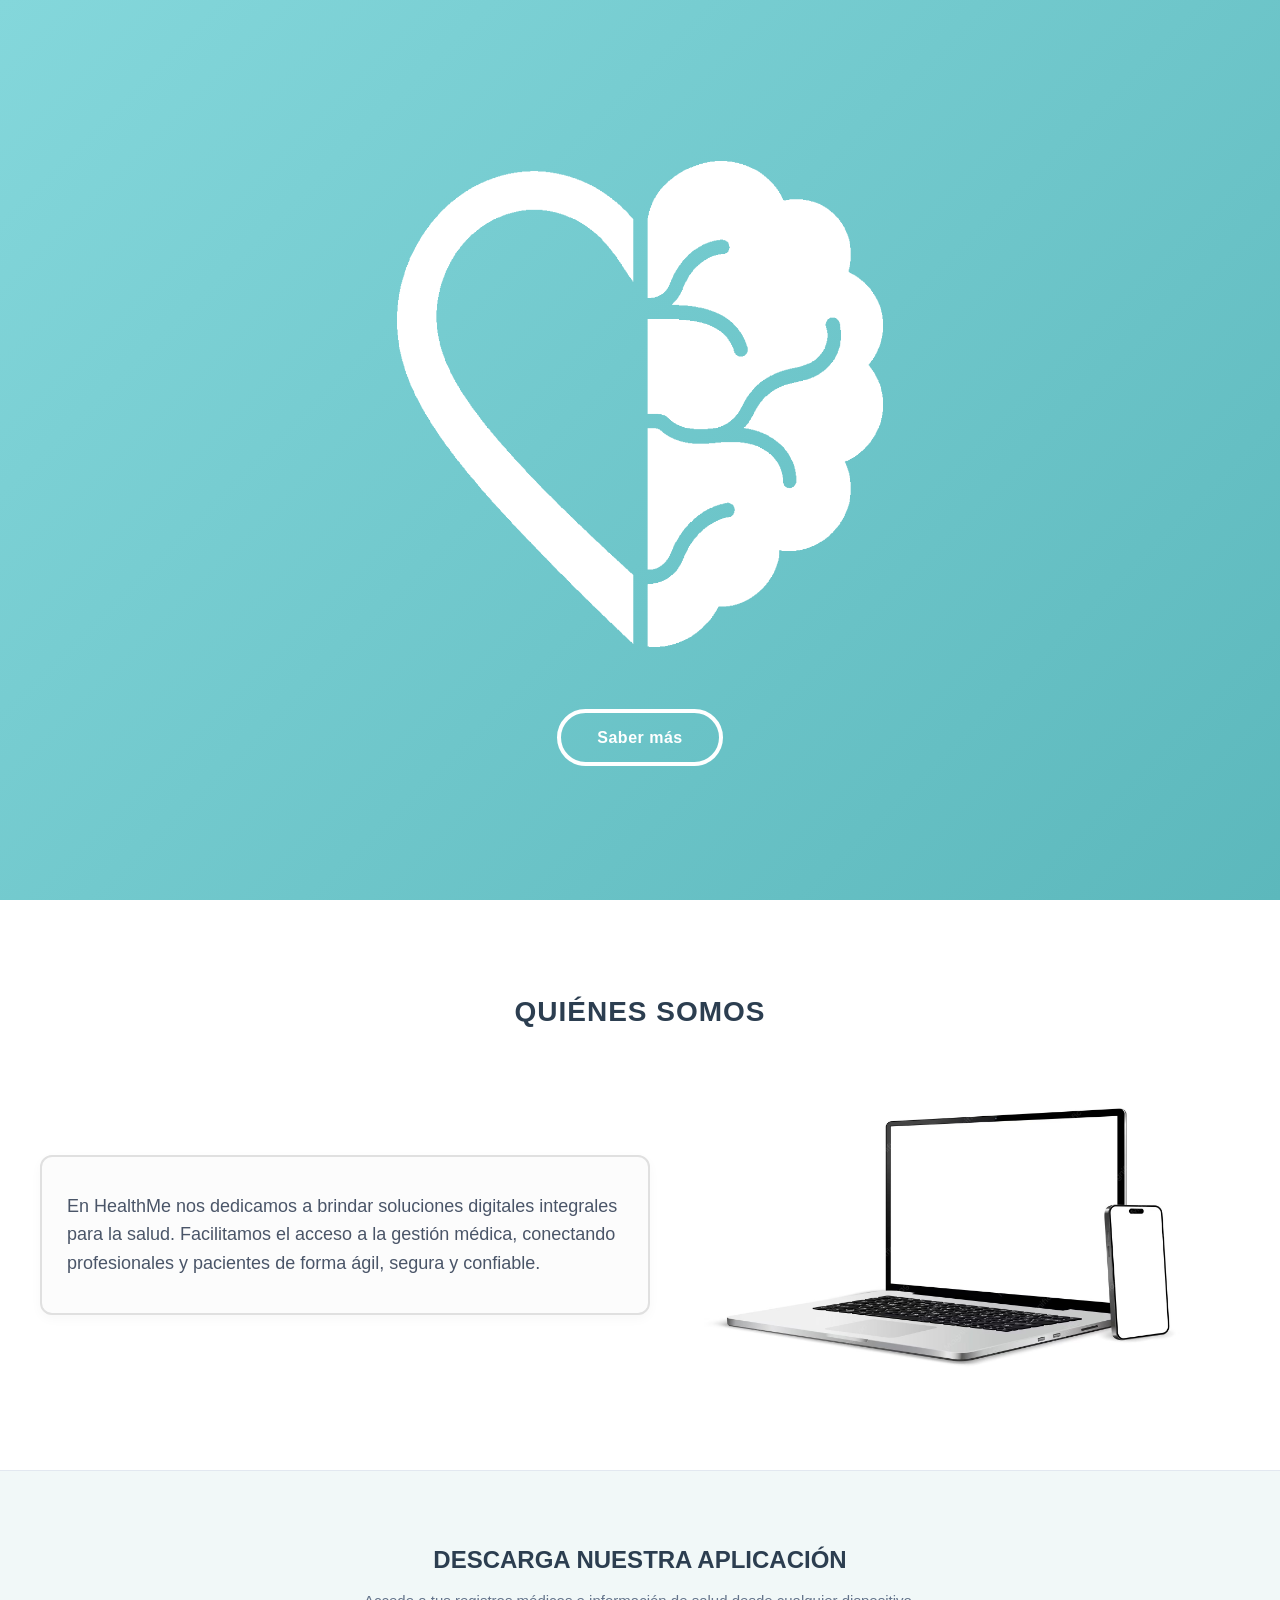
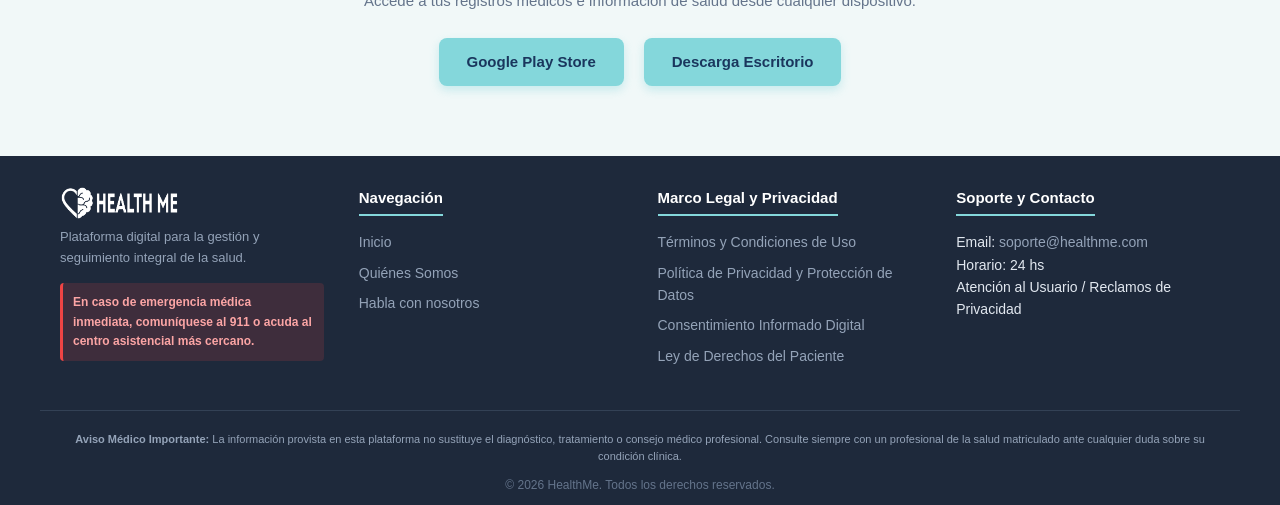
==== index.html @ 702453db "Add files via upload" ====
<!DOCTYPE html>
<html lang="es">
<head>
  <meta charset="UTF-8">
  <meta name="viewport" content="width=device-width, initial-scale=1.0">
  <title>HealthMe - Inicio</title>
  <link rel="stylesheet" href="css/styles.css">
</head>
<body>

  <!-- NAVBAR (Inicia oculta y aparece al scrollear) -->
  <header class="navbar navbar-hidden" id="main-navbar">
    <div class="navbar-container">
      <div class="nav-logo">
        <a href="#home">
          <!-- Logo principal de la barra de navegación -->
          <img src="img\logos\logoHealthMeCeleste.png" alt="Logo HealthMe" class="logo-img">
        </a>
      </div>

      <!-- BOTÓN MENÚ HAMBURGUESA (Visible en pantallas chicas y con zoom alto) -->
      <button class="menu-toggle" id="menu-toggle" aria-label="Abrir menú">
        <span class="bar"></span>
        <span class="bar"></span>
        <span class="bar"></span>
      </button>

      <nav class="nav-links" id="nav-links">
        <a href="#home" class="nav-link">HOME</a>
        <a href="login.html" class="nav-link btn-login">INICIAR SESIÓN</a>
        <a href="contact.html" class="nav-link">CONTACTO</a>
      </nav>
    </div>
  </header>

  <!-- HERO SECTION (100vh - Pantalla Completa) -->
  <section id="home" class="hero-section">
    <div class="hero-content">
      <img src="img\logos\logoHealthMeBlanco.png" alt="Hero Logo HealthMe" class="hero-logo">
      <a href="#quienes-somos" class="btn-hero-more">Saber más</a>
    </div>
  </section>

  <!-- ABOUT US / QUIÉNES SOMOS -->
  <section id="quienes-somos" class="about-section">
    <h2 class="section-title">QUIÉNES SOMOS</h2>
    <div class="about-container">
      <div class="about-text-box">
        <p>En HealthMe nos dedicamos a brindar soluciones digitales integrales para la salud. Facilitamos el acceso a la gestión médica, conectando profesionales y pacientes de forma ágil, segura y confiable.</p>
      </div>
      <div class="about-img-box">
        <img src="img\renders\renderAppPlataforma.jpg" alt="Sobre nosotros" class="render-img">
      </div>
    </div>
  </section>

  <!-- DOWNLOAD / ENLACES SECTION -->
  <section class="download-section">
    <div class="download-container">
      <h2>DESCARGA NUESTRA APLICACIÓN</h2>
      <p class="download-subtitle">Accede a tus registros médicos e información de salud desde cualquier dispositivo.</p>
      <div class="download-buttons">
        <a href="#" class="btn-download">Google Play Store</a>
        <a href="#" class="btn-download">Descarga Escritorio</a>
      </div>
    </div>
  </section>

  <!-- FOOTER -->
  <footer class="main-footer">
    <div class="footer-container">
      
      <div class="footer-col">
        <img src="img/logos/logoNameHealthMeBlanco.png" alt="HealthMe Logo" class="footer-logo">
        <p class="footer-desc">Plataforma digital para la gestión y seguimiento integral de la salud.</p>
        <div class="emergency-notice">
          <strong>En caso de emergencia médica inmediata, comuníquese al 911 o acuda al centro asistencial más cercano.</strong>
        </div>
      </div>

      <div class="footer-col">
        <h3>Navegación</h3>
        <ul>
          <li><a href="#home">Inicio</a></li>
          <li><a href="#quienes-somos">Quiénes Somos</a></li>
          <li><a href="#contacto">Habla con nosotros</a></li>
        </ul>
      </div>

      <div class="footer-col">
        <h3>Marco Legal y Privacidad</h3>
        <ul>
          <li><a href="#">Términos y Condiciones de Uso</a></li>
          <li><a href="#">Política de Privacidad y Protección de Datos</a></li>
          <li><a href="#">Consentimiento Informado Digital</a></li>
          <li><a href="#">Ley de Derechos del Paciente</a></li>
        </ul>
      </div>

      <div class="footer-col">
        <h3>Soporte y Contacto</h3>
        <p>Email: <a href="mailto:soporte@healthme.com">soporte@healthme.com</a></p>
        <p>Horario: 24 hs</p>
        <p>Atención al Usuario / Reclamos de Privacidad</p>
      </div>

    </div>

    <div class="footer-bottom">
      <p class="disclaimer-text">
        <strong>Aviso Médico Importante:</strong> La información provista en esta plataforma no sustituye el diagnóstico, tratamiento o consejo médico profesional. Consulte siempre con un profesional de la salud matriculado ante cualquier duda sobre su condición clínica.
      </p>
      <div class="copyright">
        <p>&copy; 2026 HealthMe. Todos los derechos reservados.</p>
      </div>
    </div>
  </footer>

  <script src="js/main.js"></script>
</body>
</html>
---- css/styles.css ----
/* RESET BÁSICO */
* {
  margin: 0;
  padding: 0;
  box-sizing: border-box;
  font-family: 'Segoe UI', Tahoma, Geneva, Verdana, sans-serif;
}

/* DESPLAZAMIENTO SUAVE GLOBAL */
html {
  scroll-behavior: smooth;
}

body {
  color: #333333;
  line-height: 1.6;
  background-color: #f8f9fa;
}

/* NAVBAR (FIXED Y DINÁMICA CON SCROLL) */
.navbar {
  background-color: #ffffff;
  border-bottom: 2px solid #e2e8f0;
  position: fixed;
  top: 0;
  left: 0;
  width: 100%;
  z-index: 1000;
  box-shadow: 0 2px 10px rgba(0, 0, 0, 0.05);
  transition: transform 0.4s ease, opacity 0.4s ease;
}

/* Estado oculto cuando está arriba de todo */
.navbar.navbar-hidden {
  transform: translateY(-100%);
  opacity: 0;
  pointer-events: none;
}

.navbar-container {
  display: flex;
  justify-content: space-between;
  align-items: center;
  padding: 10px 5%;
  max-width: 1400px;
  margin: 0 auto;
}

.nav-logo .logo-img {
  width: 75px;
  height: auto;
  display: block;
  transition: transform 0.3s ease;
}

.nav-logo .logo-img:hover {
  transform: scale(1.03);
}

/* ESTILOS DEL BOTÓN MENÚ HAMBURGUESA (Oculto en pantallas grandes) */
.menu-toggle {
  display: none;
  flex-direction: column;
  justify-content: space-between;
  width: 30px;
  height: 22px;
  background: transparent;
  border: none;
  cursor: pointer;
  z-index: 1001;
}

.menu-toggle .bar {
  width: 100%;
  height: 3px;
  background-color: #2c3e50;
  border-radius: 2px;
  transition: all 0.3s ease;
}

.nav-links {
  display: flex;
  gap: 25px;
  align-items: center;
}

.nav-link {
  text-decoration: none;
  color: #2c3e50;
  font-weight: 700;
  font-size: 16px;
  position: relative;
  padding: 5px 0;
  transition: color 0.3s ease;
}

.nav-link::after {
  content: '';
  position: absolute;
  bottom: -2px;
  left: 0;
  width: 0%;
  height: 3px;
  background-color: #84d7db;
  border-radius: 2px;
  transition: width 0.3s ease-in-out;
}

.nav-link:hover {
  color: #84d7db;
}

.nav-link:hover::after {
  width: 100%;
}

/* HERO SECTION (100vh - PANTALLA COMPLETA) */
.hero-section {
  background: linear-gradient(135deg, #84d7db 0%, #5cb8bc 100%);
  height: 100vh;
  width: 100%;
  display: flex;
  justify-content: center;
  align-items: center;
  position: relative;
  overflow: hidden;
}

.hero-content {
  display: flex;
  flex-direction: column;
  justify-content: center;
  align-items: center;
  gap: 35px;
  padding: 0 20px;
}

.hero-logo {
  width: 90%;
  max-width: 600px;
  height: auto;
  object-fit: contain;
  opacity: 0;
  transform: translateY(60px);
  transition: opacity 1.2s cubic-bezier(0.25, 1, 0.5, 1), transform 1.2s cubic-bezier(0.25, 1, 0.5, 1);
}

.hero-logo.hero-animate {
  opacity: 1;
  transform: translateY(0);
}

/* BOTÓN "SABER MÁS" EN EL HERO */
.btn-hero-more {
  display: inline-block;
  padding: 12px 36px;
  font-size: 16px;
  font-weight: 700;
  color: #ffffff;
  background-color: transparent;
  border: 4px solid #ffffff;
  border-radius: 50px;
  text-decoration: none;
  cursor: pointer;
  letter-spacing: 0.5px;
  opacity: 0;
  transform: translateY(40px);
  transition: opacity 1.2s cubic-bezier(0.25, 1, 0.5, 1) 0.3s, 
              transform 1.2s cubic-bezier(0.25, 1, 0.5, 1) 0.3s, 
              background-color 0.3s ease, 
              color 0.3s ease;
}

.hero-logo.hero-animate + .btn-hero-more {
  opacity: 1;
  transform: translateY(0);
}

.btn-hero-more:hover {
  background-color: #ffffff;
  color: #5cb8bc;
}

/* ABOUT US SECTION */
.about-section {
  padding: 90px 20px 70px;
  background-color: #ffffff;
}

.section-title {
  font-size: 28px;
  font-weight: 800;
  text-align: center;
  margin-bottom: 35px;
  color: #2c3e50;
  letter-spacing: 1px;
}

.about-container {
  display: flex;
  justify-content: center;
  align-items: center;
  gap: 35px;
  max-width: 1200px;
  margin: 0 auto;
}

.about-text-box {
  flex: 1; 
  border: 2px solid #e0e0e0;
  border-radius: 12px;
  padding: 35px 25px;
  background-color: #fcfcfc;
  font-size: 18px;
  color: #4a5568;
  box-shadow: 0 4px 12px rgba(0,0,0,0.03);
}

.about-img-box {
  flex: 1; 
  display: flex;
  justify-content: center;
  align-items: center;
}

.render-img {
  width: 100%; 
  max-width: 550px;
  height: auto;
  border-radius: 12px;
}

/* DOWNLOAD SECTION */
.download-section {
  padding: 70px 20px;
  text-align: center;
  background-color: #f1f8f8;
  border-top: 1px solid #e2e8f0;
}

.download-container h2 {
  font-size: 24px;
  font-weight: 800;
  color: #2c3e50;
  margin-bottom: 10px;
}

.download-subtitle {
  font-size: 15px;
  color: #64748b;
  margin-bottom: 25px;
}

.download-buttons {
  display: flex;
  justify-content: center;
  gap: 20px;
  flex-wrap: wrap;
}

.btn-download {
  display: inline-block;
  padding: 12px 28px;
  background-color: #84d7db;
  color: #1a365d;
  text-decoration: none;
  font-weight: 700;
  font-size: 15px;
  border-radius: 8px;
  box-shadow: 0 4px 10px rgba(132, 215, 219, 0.4);
  transition: all 0.3s ease;
}

.btn-download:hover {
  background-color: #63c0c5;
  transform: translateY(-3px);
  box-shadow: 0 6px 15px rgba(132, 215, 219, 0.6);
}

/* FOOTER INSTITUCIONAL Y MÉDICO */
.main-footer {
  background-color: #1e293b;
  color: #e2e8f0;
  padding-top: 30px;
  padding-bottom: 10px;
  font-size: 14px;
}

.footer-container {
  max-width: 1200px;
  margin: 0 auto;
  padding: 0 20px;
  display: grid;
  grid-template-columns: repeat(auto-fit, minmax(220px, 1fr));
  gap: 35px;
  margin-bottom: 35px;
}

.footer-logo {
  width: 120px;
  height: auto;
  margin-bottom: 0px;
}

.footer-desc {
  color: #94a3b8;
  margin-bottom: 15px;
  font-size: 13px;
}

.emergency-notice {
  background-color: rgba(239, 68, 68, 0.15);
  border-left: 3px solid #ef4444;
  padding: 10px;
  border-radius: 4px;
  color: #fca5a5;
  font-size: 12px;
}

.footer-col h3 {
  font-size: 15px;
  color: #ffffff;
  margin-bottom: 15px;
  border-bottom: 2px solid #84d7db;
  display: inline-block;
  padding-bottom: 4px;
}

.footer-col ul {
  list-style: none;
}

.footer-col ul li {
  margin-bottom: 8px;
}

.footer-col ul li a, .footer-col a {
  color: #94a3b8;
  text-decoration: none;
  transition: color 0.3s ease;
}

.footer-col ul li a:hover, .footer-col a:hover {
  color: #84d7db;
}

.footer-bottom {
  border-top: 1px solid #334155;
  padding-top: 20px;
  max-width: 1200px;
  margin: 0 auto;
  padding-left: 20px;
  padding-right: 20px;
  text-align: center;
}

.disclaimer-text {
  color: #94a3b8;
  font-size: 11px;
  line-height: 1.5;
  margin-bottom: 12px;
}

.copyright {
  color: #64748b;
  font-size: 12px;
}

/* SCROLL FADE-IN */
.fade-in-element {
  opacity: 0;
  transform: translateY(30px);
  transition: opacity 0.8s ease-out, transform 0.8s ease-out;
}

.fade-in-element.visible {
  opacity: 1;
  transform: translateY(0);
}

/* MEDIA QUERIES PARA RESOLUCIONES CHICAS (1280x720, 1366x768) Y ZOOM */
@media (max-width: 1024px) {
  /* Habilitamos el botón hamburguesa cuando la pantalla o el zoom reducen el espacio horizontal disponible */
  .menu-toggle {
    display: flex;
  }

  /* Transformamos el contenedor de enlaces en un menú desplegable flotante */
  .nav-links {
    position: absolute;
    top: 100%;
    left: 0;
    width: 100%;
    background-color: #ffffff;
    flex-direction: column;
    align-items: center;
    gap: 0;
    max-height: 0;
    overflow: hidden;
    transition: max-height 0.4s ease-in-out, padding 0.4s ease-in-out;
    border-bottom: 0px solid #e2e8f0;
    box-shadow: 0 10px 15px rgba(0, 0, 0, 0.05);
  }

  /* Clase dinámica que se activará desde JS para desplegar el menú */
  .nav-links.nav-active {
    max-height: 300px;
    padding: 20px 0;
    border-bottom: 2px solid #e2e8f0;
  }

  .nav-link {
    font-size: 17px;
    padding: 10px 0;
    width: 100%;
    text-align: center;
  }

  .nav-link::after {
    display: none; /* Quitamos la línea inferior animada en móvil/zoom para mayor prolijidad */
  }

  .about-container {
    flex-direction: column;
    gap: 30px;
  }

  .about-text-box {
    width: 100%;
  }
}

@media (max-width: 768px) {
  .navbar-container {
    padding: 8px 4%;
  }

  .download-buttons {
    flex-direction: column;
    align-items: center;
  }

  .btn-download {
    width: 100%;
    max-width: 280px;
  }
}
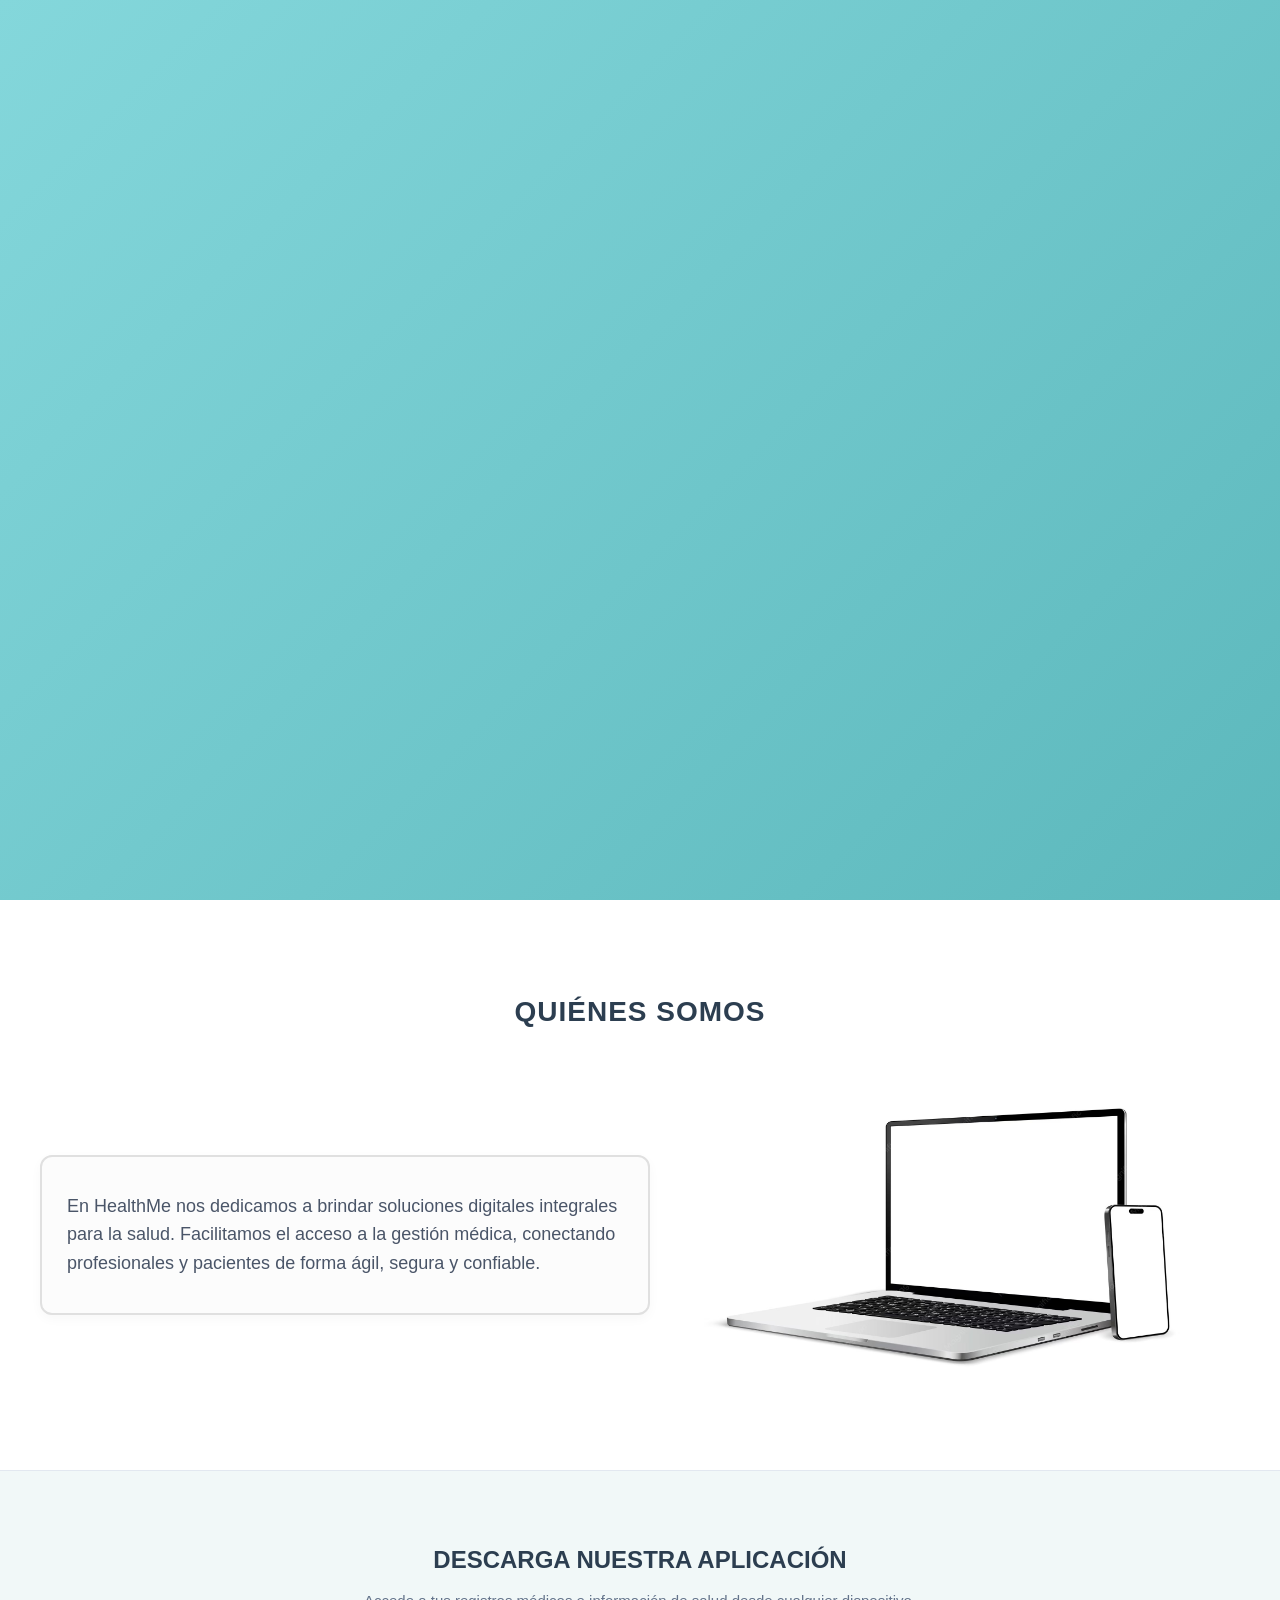
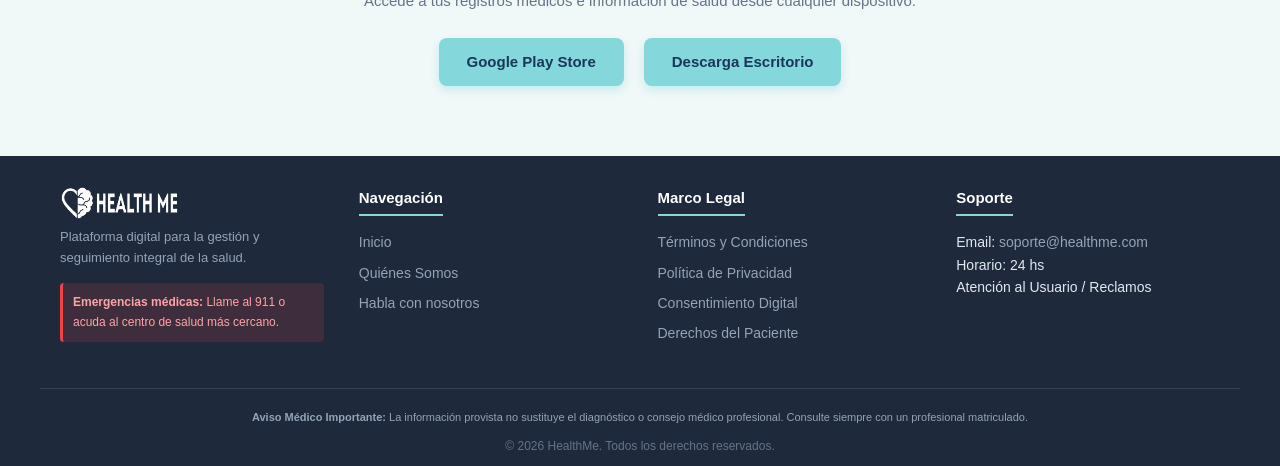
==== commit c3e3e5d5: "Add files via upload" ====
--- a/index.html
+++ b/index.html
@@ -12,7 +12,7 @@
   <header class="navbar navbar-hidden" id="main-navbar">
     <div class="navbar-container">
       <div class="nav-logo">
-        <a href="#home">
+        <a href="user.html">
           <!-- Logo principal de la barra de navegación -->
           <img src="img\logos\logoHealthMeCeleste.png" alt="Logo HealthMe" class="logo-img">
         </a>
@@ -74,7 +74,7 @@
         <img src="img/logos/logoNameHealthMeBlanco.png" alt="HealthMe Logo" class="footer-logo">
         <p class="footer-desc">Plataforma digital para la gestión y seguimiento integral de la salud.</p>
         <div class="emergency-notice">
-          <strong>En caso de emergencia médica inmediata, comuníquese al 911 o acuda al centro asistencial más cercano.</strong>
+          <strong>Emergencias médicas:</strong> Llame al 911 o acuda al centro de salud más cercano.
         </div>
       </div>
 
@@ -88,34 +88,35 @@
       </div>
 
       <div class="footer-col">
-        <h3>Marco Legal y Privacidad</h3>
+        <h3>Marco Legal</h3>
         <ul>
-          <li><a href="#">Términos y Condiciones de Uso</a></li>
-          <li><a href="#">Política de Privacidad y Protección de Datos</a></li>
-          <li><a href="#">Consentimiento Informado Digital</a></li>
-          <li><a href="#">Ley de Derechos del Paciente</a></li>
+          <li><a href="#">Términos y Condiciones</a></li>
+          <li><a href="#">Política de Privacidad</a></li>
+          <li><a href="#">Consentimiento Digital</a></li>
+          <li><a href="#">Derechos del Paciente</a></li>
         </ul>
       </div>
 
       <div class="footer-col">
-        <h3>Soporte y Contacto</h3>
-        <p>Email: <a href="mailto:soporte@healthme.com">soporte@healthme.com</a></p>
-        <p>Horario: 24 hs</p>
-        <p>Atención al Usuario / Reclamos de Privacidad</p>
+        <h3>Soporte</h3>
+        <p class="support-info">Email: <a href="mailto:soporte@healthme.com">soporte@healthme.com</a></p>
+        <p class="support-info">Horario: 24 hs</p>
+        <p class="support-info">Atención al Usuario / Reclamos</p>
       </div>
 
     </div>
 
     <div class="footer-bottom">
       <p class="disclaimer-text">
-        <strong>Aviso Médico Importante:</strong> La información provista en esta plataforma no sustituye el diagnóstico, tratamiento o consejo médico profesional. Consulte siempre con un profesional de la salud matriculado ante cualquier duda sobre su condición clínica.
+        <strong>Aviso Médico Importante:</strong> La información provista no sustituye el diagnóstico o consejo médico profesional. Consulte siempre con un profesional matriculado.
       </p>
       <div class="copyright">
         <p>&copy; 2026 HealthMe. Todos los derechos reservados.</p>
       </div>
     </div>
   </footer>
-
-  <script src="js/main.js"></script>
+  
+  <!-- CONTROLADOR PRINCIPAL -->
+  <script src="js/user.js"></script>
 </body>
 </html>
--- a/css/styles.css
+++ b/css/styles.css
@@ -431,10 +431,30 @@
 }
 
 @media (max-width: 768px) {
-  .navbar-container {
-    padding: 8px 4%;
-  }
-
+.navbar-container {
+    display: flex;
+    justify-content: flex-end; /* Empuja el menú hamburguesa hacia la derecha */
+    align-items: center;
+    position: relative;
+    padding: 30px 6%; /* Mismo tamaño y padding que en desktop */
+  }
+
+    /* Comentario: Centrado absoluto real del logo respecto a toda la barra */
+  .nav-logo {
+    position: absolute;
+    left: 50%;
+    top: 50%;
+    transform: translate(-50%, -50%);
+    margin: 0;
+  }
+
+  /* Comentario: Botón hamburguesa alineado a la derecha */
+  .menu-toggle {
+    display: flex;
+    margin-left: auto; /* Garantiza la alineación a la derecha */
+    z-index: 1001;
+  }
+  
   .download-buttons {
     flex-direction: column;
     align-items: center;
@@ -444,4 +464,5 @@
     width: 100%;
     max-width: 280px;
   }
-}+}
+
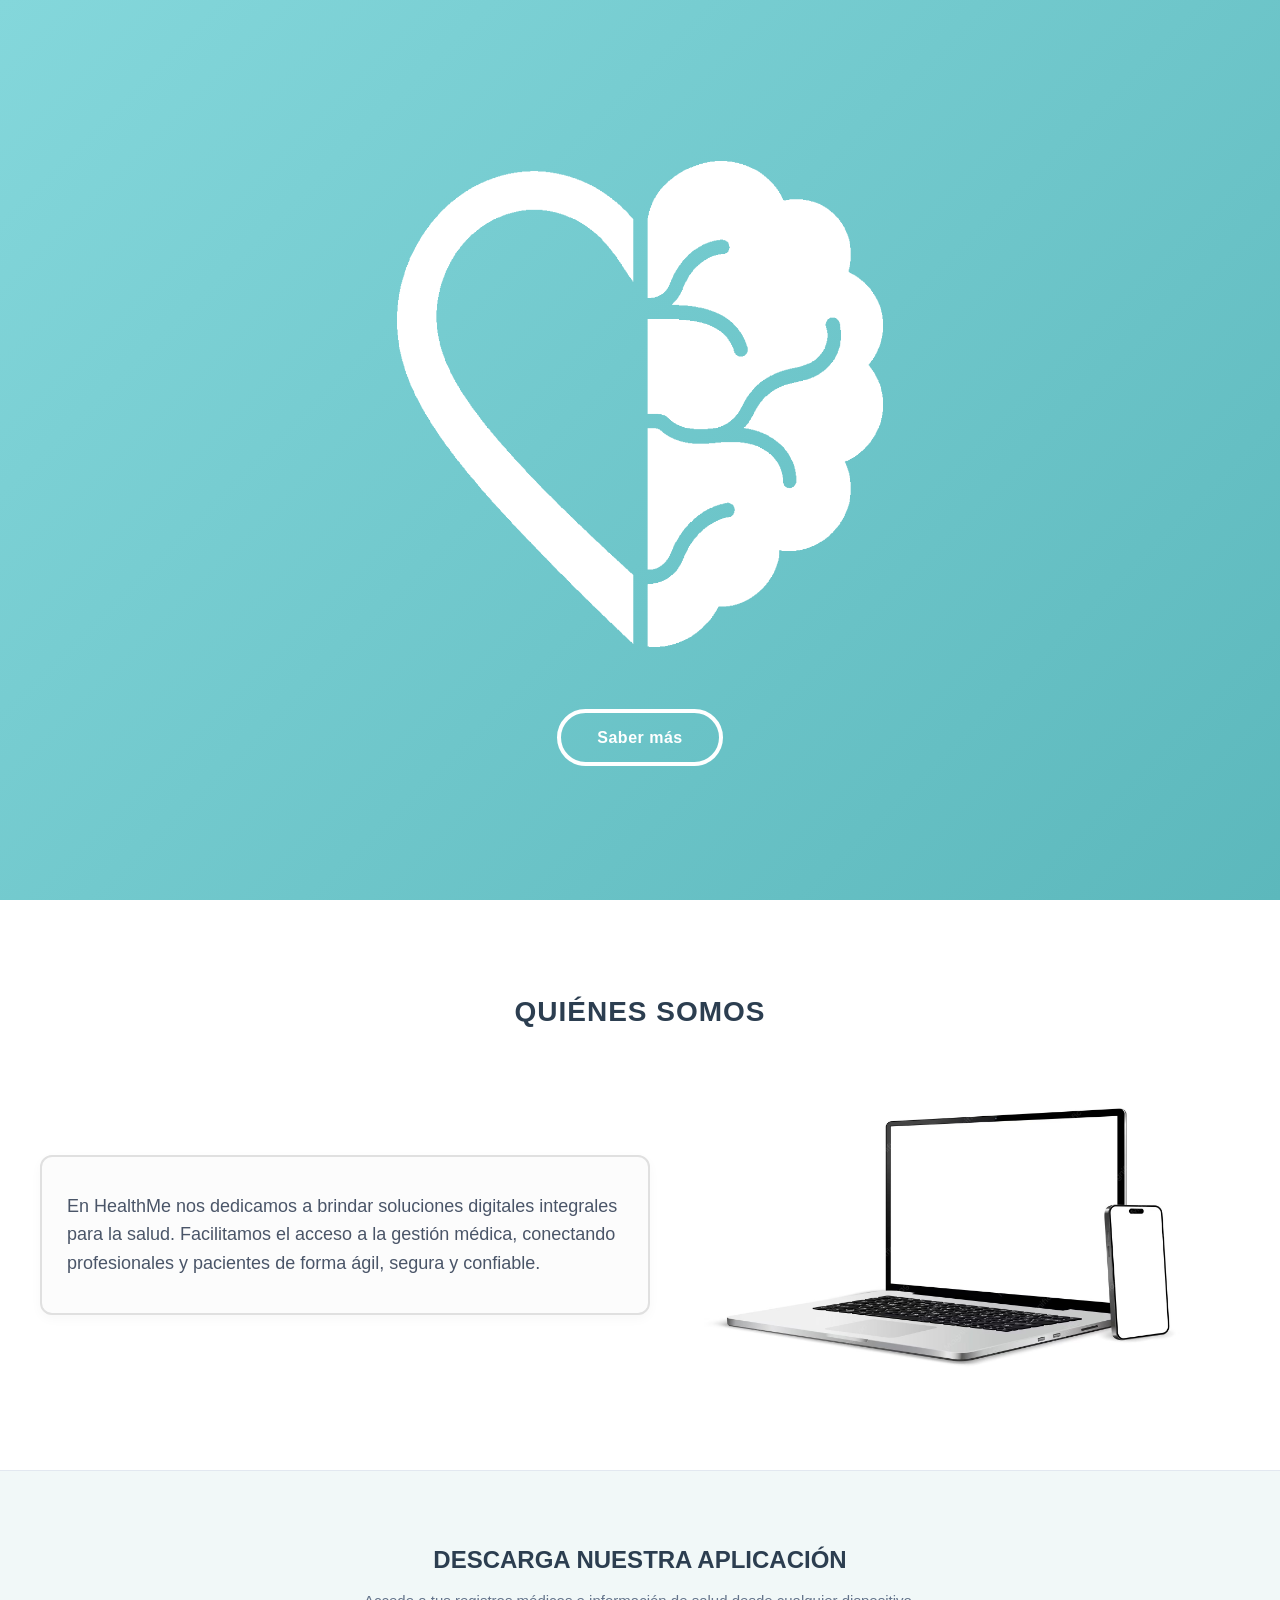
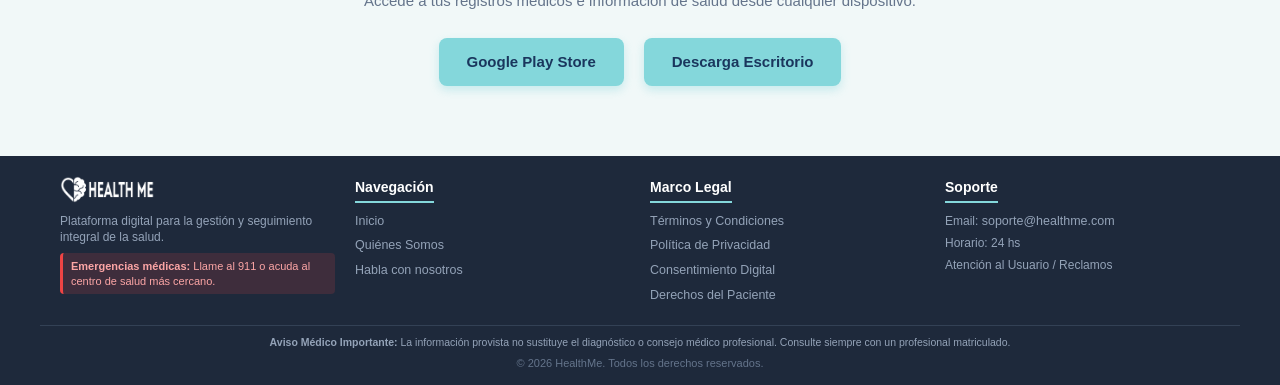
==== commit 64ba1587: "Add files via upload" ====
--- a/index.html
+++ b/index.html
@@ -117,6 +117,6 @@
   </footer>
   
   <!-- CONTROLADOR PRINCIPAL -->
-  <script src="js/user.js"></script>
+  <script src="js/main.js"></script>
 </body>
 </html>
--- a/css/styles.css
+++ b/css/styles.css
@@ -281,9 +281,9 @@
 .main-footer {
   background-color: #1e293b;
   color: #e2e8f0;
-  padding-top: 30px;
-  padding-bottom: 10px;
-  font-size: 14px;
+  padding-top: 20px;
+  padding-bottom: 12px;
+  font-size: 13px;
 }
 
 .footer-container {
@@ -291,39 +291,41 @@
   margin: 0 auto;
   padding: 0 20px;
   display: grid;
-  grid-template-columns: repeat(auto-fit, minmax(220px, 1fr));
-  gap: 35px;
-  margin-bottom: 35px;
+  grid-template-columns: repeat(auto-fit, minmax(200px, 1fr));
+  gap: 20px;
+  margin-bottom: 15px;
 }
 
 .footer-logo {
-  width: 120px;
+  width: 95px;
   height: auto;
-  margin-bottom: 0px;
+  margin-bottom: 4px;
 }
 
 .footer-desc {
   color: #94a3b8;
-  margin-bottom: 15px;
-  font-size: 13px;
+  margin-bottom: 8px;
+  font-size: 12px;
+  line-height: 1.3;
 }
 
 .emergency-notice {
   background-color: rgba(239, 68, 68, 0.15);
   border-left: 3px solid #ef4444;
-  padding: 10px;
+  padding: 6px 8px;
   border-radius: 4px;
   color: #fca5a5;
-  font-size: 12px;
+  font-size: 11px;
+  line-height: 1.3;
 }
 
 .footer-col h3 {
-  font-size: 15px;
+  font-size: 14px;
   color: #ffffff;
-  margin-bottom: 15px;
+  margin-bottom: 8px;
   border-bottom: 2px solid #84d7db;
   display: inline-block;
-  padding-bottom: 4px;
+  padding-bottom: 2px;
 }
 
 .footer-col ul {
@@ -331,22 +333,31 @@
 }
 
 .footer-col ul li {
-  margin-bottom: 8px;
-}
-
-.footer-col ul li a, .footer-col a {
+  margin-bottom: 4px;
+}
+
+.footer-col ul li a, 
+.footer-col a {
   color: #94a3b8;
   text-decoration: none;
+  font-size: 12.5px;
   transition: color 0.3s ease;
 }
 
-.footer-col ul li a:hover, .footer-col a:hover {
+.footer-col ul li a:hover, 
+.footer-col a:hover {
   color: #84d7db;
+}
+
+.support-info {
+  margin-bottom: 3px;
+  color: #94a3b8;
+  font-size: 12px;
 }
 
 .footer-bottom {
   border-top: 1px solid #334155;
-  padding-top: 20px;
+  padding-top: 10px;
   max-width: 1200px;
   margin: 0 auto;
   padding-left: 20px;
@@ -356,14 +367,14 @@
 
 .disclaimer-text {
   color: #94a3b8;
-  font-size: 11px;
-  line-height: 1.5;
-  margin-bottom: 12px;
+  font-size: 10.5px;
+  line-height: 1.3;
+  margin-bottom: 6px;
 }
 
 .copyright {
   color: #64748b;
-  font-size: 12px;
+  font-size: 11px;
 }
 
 /* SCROLL FADE-IN */
@@ -380,12 +391,10 @@
 
 /* MEDIA QUERIES PARA RESOLUCIONES CHICAS (1280x720, 1366x768) Y ZOOM */
 @media (max-width: 1024px) {
-  /* Habilitamos el botón hamburguesa cuando la pantalla o el zoom reducen el espacio horizontal disponible */
   .menu-toggle {
     display: flex;
   }
 
-  /* Transformamos el contenedor de enlaces en un menú desplegable flotante */
   .nav-links {
     position: absolute;
     top: 100%;
@@ -402,7 +411,6 @@
     box-shadow: 0 10px 15px rgba(0, 0, 0, 0.05);
   }
 
-  /* Clase dinámica que se activará desde JS para desplegar el menú */
   .nav-links.nav-active {
     max-height: 300px;
     padding: 20px 0;
@@ -417,7 +425,7 @@
   }
 
   .nav-link::after {
-    display: none; /* Quitamos la línea inferior animada en móvil/zoom para mayor prolijidad */
+    display: none; 
   }
 
   .about-container {
@@ -433,13 +441,12 @@
 @media (max-width: 768px) {
 .navbar-container {
     display: flex;
-    justify-content: flex-end; /* Empuja el menú hamburguesa hacia la derecha */
+    justify-content: flex-end; 
     align-items: center;
     position: relative;
-    padding: 30px 6%; /* Mismo tamaño y padding que en desktop */
-  }
-
-    /* Comentario: Centrado absoluto real del logo respecto a toda la barra */
+    padding: 30px 6%; 
+  }
+
   .nav-logo {
     position: absolute;
     left: 50%;
@@ -448,10 +455,9 @@
     margin: 0;
   }
 
-  /* Comentario: Botón hamburguesa alineado a la derecha */
   .menu-toggle {
     display: flex;
-    margin-left: auto; /* Garantiza la alineación a la derecha */
+    margin-left: auto; 
     z-index: 1001;
   }
   
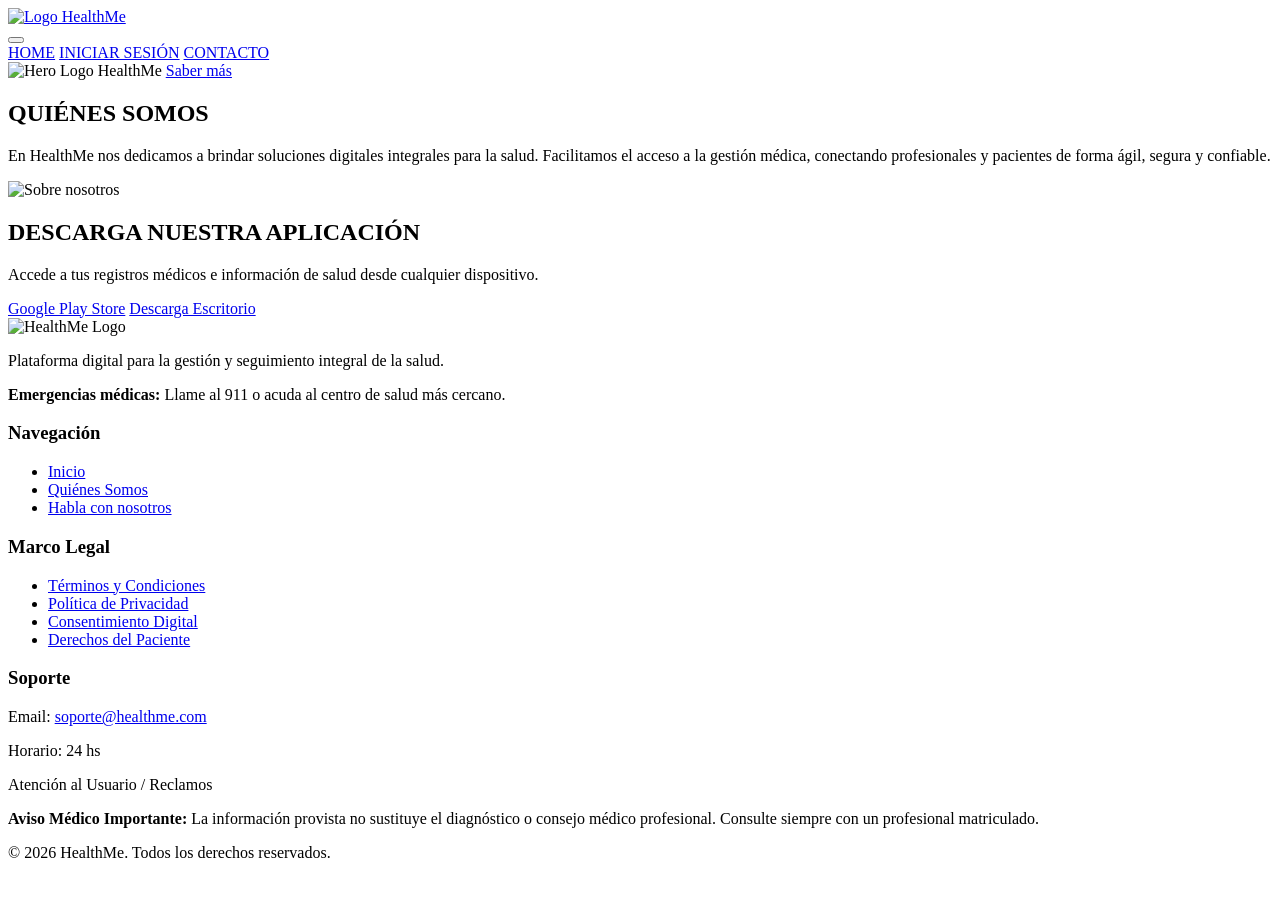
==== commit de7bc07a: "Add files via upload" ====
--- a/index.html
+++ b/index.html
@@ -1,122 +1,166 @@
-<!DOCTYPE html>
+<!doctype html>
 <html lang="es">
-<head>
-  <meta charset="UTF-8">
-  <meta name="viewport" content="width=device-width, initial-scale=1.0">
-  <title>HealthMe - Inicio</title>
-  <link rel="stylesheet" href="css/styles.css">
-</head>
-<body>
+  <head>
+    <meta charset="UTF-8" />
+    <meta name="viewport" content="width=device-width, initial-scale=1.0" />
+    <title>HealthMe - Inicio</title>
+    <link
+      rel="stylesheet"
+      href="health-me-frontend\src\assets\css\styles.css"
+    />
+  </head>
+  <body>
+    <!-- NAVBAR (Inicia oculta y aparece al scrollear) -->
+    <header class="navbar navbar-hidden" id="main-navbar">
+      <div class="navbar-container">
+        <div class="nav-logo">
+          <a href="health-me-frontend\src\views\user.php">
+            <!-- Logo principal de la barra de navegación -->
+            <img
+              src="health-me-frontend\public\logos\logoHealthMeCeleste.png"
+              alt="Logo HealthMe"
+              class="logo-img"
+            />
+          </a>
+        </div>
 
-  <!-- NAVBAR (Inicia oculta y aparece al scrollear) -->
-  <header class="navbar navbar-hidden" id="main-navbar">
-    <div class="navbar-container">
-      <div class="nav-logo">
-        <a href="user.html">
-          <!-- Logo principal de la barra de navegación -->
-          <img src="img\logos\logoHealthMeCeleste.png" alt="Logo HealthMe" class="logo-img">
-        </a>
+        <!-- BOTÓN MENÚ HAMBURGUESA (Visible en pantallas chicas y con zoom alto) -->
+        <button class="menu-toggle" id="menu-toggle" aria-label="Abrir menú">
+          <span class="bar"></span>
+          <span class="bar"></span>
+          <span class="bar"></span>
+        </button>
+
+        <nav class="nav-links" id="nav-links">
+          <a href="#home" class="nav-link">HOME</a>
+          <a
+            href="health-me-frontend\src\views\login.html"
+            class="nav-link btn-login"
+            >INICIAR SESIÓN</a
+          >
+          <a href="health-me-frontend\src\views\contact.html" class="nav-link"
+            >CONTACTO</a
+          >
+        </nav>
       </div>
+    </header>
 
-      <!-- BOTÓN MENÚ HAMBURGUESA (Visible en pantallas chicas y con zoom alto) -->
-      <button class="menu-toggle" id="menu-toggle" aria-label="Abrir menú">
-        <span class="bar"></span>
-        <span class="bar"></span>
-        <span class="bar"></span>
-      </button>
+    <!-- HERO SECTION (100vh - Pantalla Completa) -->
+    <section id="home" class="hero-section">
+      <div class="hero-content">
+        <img
+          src="health-me-frontend\public\logos\logoHealthMeBlanco.png"
+          alt="Hero Logo HealthMe"
+          class="hero-logo"
+        />
+        <a href="#quienes-somos" class="btn-hero-more">Saber más</a>
+      </div>
+    </section>
 
-      <nav class="nav-links" id="nav-links">
-        <a href="#home" class="nav-link">HOME</a>
-        <a href="login.html" class="nav-link btn-login">INICIAR SESIÓN</a>
-        <a href="contact.html" class="nav-link">CONTACTO</a>
-      </nav>
-    </div>
-  </header>
+    <!-- ABOUT US / QUIÉNES SOMOS -->
+    <section id="quienes-somos" class="about-section">
+      <h2 class="section-title">QUIÉNES SOMOS</h2>
+      <div class="about-container">
+        <div class="about-text-box">
+          <p>
+            En HealthMe nos dedicamos a brindar soluciones digitales integrales
+            para la salud. Facilitamos el acceso a la gestión médica, conectando
+            profesionales y pacientes de forma ágil, segura y confiable.
+          </p>
+        </div>
+        <div class="about-img-box">
+          <img
+            src="health-me-frontend\public\renders\renderAppPlataforma.jpg"
+            alt="Sobre nosotros"
+            class="render-img"
+          />
+        </div>
+      </div>
+    </section>
 
-  <!-- HERO SECTION (100vh - Pantalla Completa) -->
-  <section id="home" class="hero-section">
-    <div class="hero-content">
-      <img src="img\logos\logoHealthMeBlanco.png" alt="Hero Logo HealthMe" class="hero-logo">
-      <a href="#quienes-somos" class="btn-hero-more">Saber más</a>
-    </div>
-  </section>
+    <!-- DOWNLOAD / ENLACES SECTION -->
+    <section class="download-section">
+      <div class="download-container">
+        <h2>DESCARGA NUESTRA APLICACIÓN</h2>
+        <p class="download-subtitle">
+          Accede a tus registros médicos e información de salud desde cualquier
+          dispositivo.
+        </p>
+        <div class="download-buttons">
+          <a href="#" class="btn-download">Google Play Store</a>
+          <a href="#" class="btn-download">Descarga Escritorio</a>
+        </div>
+      </div>
+    </section>
 
-  <!-- ABOUT US / QUIÉNES SOMOS -->
-  <section id="quienes-somos" class="about-section">
-    <h2 class="section-title">QUIÉNES SOMOS</h2>
-    <div class="about-container">
-      <div class="about-text-box">
-        <p>En HealthMe nos dedicamos a brindar soluciones digitales integrales para la salud. Facilitamos el acceso a la gestión médica, conectando profesionales y pacientes de forma ágil, segura y confiable.</p>
-      </div>
-      <div class="about-img-box">
-        <img src="img\renders\renderAppPlataforma.jpg" alt="Sobre nosotros" class="render-img">
-      </div>
-    </div>
-  </section>
+    <!-- FOOTER -->
+    <footer class="main-footer">
+      <div class="footer-container">
+        <div class="footer-col">
+          <img
+            src="health-me-frontend\public\logos\logoNameHealthMeBlanco.png"
+            alt="HealthMe Logo"
+            class="footer-logo"
+          />
+          <p class="footer-desc">
+            Plataforma digital para la gestión y seguimiento integral de la
+            salud.
+          </p>
+          <div class="emergency-notice">
+            <strong>Emergencias médicas:</strong> Llame al 911 o acuda al centro
+            de salud más cercano.
+          </div>
+        </div>
 
-  <!-- DOWNLOAD / ENLACES SECTION -->
-  <section class="download-section">
-    <div class="download-container">
-      <h2>DESCARGA NUESTRA APLICACIÓN</h2>
-      <p class="download-subtitle">Accede a tus registros médicos e información de salud desde cualquier dispositivo.</p>
-      <div class="download-buttons">
-        <a href="#" class="btn-download">Google Play Store</a>
-        <a href="#" class="btn-download">Descarga Escritorio</a>
-      </div>
-    </div>
-  </section>
+        <div class="footer-col">
+          <h3>Navegación</h3>
+          <ul>
+            <li>
+              <a href="health-me-frontend\src\views\index.html">Inicio</a>
+            </li>
+            <li><a href="#quienes-somos">Quiénes Somos</a></li>
+            <li>
+              <a href="health-me-frontend\src\views\contact.html"
+                >Habla con nosotros</a
+              >
+            </li>
+          </ul>
+        </div>
 
-  <!-- FOOTER -->
-  <footer class="main-footer">
-    <div class="footer-container">
-      
-      <div class="footer-col">
-        <img src="img/logos/logoNameHealthMeBlanco.png" alt="HealthMe Logo" class="footer-logo">
-        <p class="footer-desc">Plataforma digital para la gestión y seguimiento integral de la salud.</p>
-        <div class="emergency-notice">
-          <strong>Emergencias médicas:</strong> Llame al 911 o acuda al centro de salud más cercano.
+        <div class="footer-col">
+          <h3>Marco Legal</h3>
+          <ul>
+            <li><a href="#">Términos y Condiciones</a></li>
+            <li><a href="#">Política de Privacidad</a></li>
+            <li><a href="#">Consentimiento Digital</a></li>
+            <li><a href="#">Derechos del Paciente</a></li>
+          </ul>
+        </div>
+
+        <div class="footer-col">
+          <h3>Soporte</h3>
+          <p class="support-info">
+            Email:
+            <a href="mailto:soporte@healthme.com">soporte@healthme.com</a>
+          </p>
+          <p class="support-info">Horario: 24 hs</p>
+          <p class="support-info">Atención al Usuario / Reclamos</p>
         </div>
       </div>
 
-      <div class="footer-col">
-        <h3>Navegación</h3>
-        <ul>
-          <li><a href="#home">Inicio</a></li>
-          <li><a href="#quienes-somos">Quiénes Somos</a></li>
-          <li><a href="#contacto">Habla con nosotros</a></li>
-        </ul>
+      <div class="footer-bottom">
+        <p class="disclaimer-text">
+          <strong>Aviso Médico Importante:</strong> La información provista no
+          sustituye el diagnóstico o consejo médico profesional. Consulte
+          siempre con un profesional matriculado.
+        </p>
+        <div class="copyright">
+          <p>&copy; 2026 HealthMe. Todos los derechos reservados.</p>
+        </div>
       </div>
+    </footer>
 
-      <div class="footer-col">
-        <h3>Marco Legal</h3>
-        <ul>
-          <li><a href="#">Términos y Condiciones</a></li>
-          <li><a href="#">Política de Privacidad</a></li>
-          <li><a href="#">Consentimiento Digital</a></li>
-          <li><a href="#">Derechos del Paciente</a></li>
-        </ul>
-      </div>
-
-      <div class="footer-col">
-        <h3>Soporte</h3>
-        <p class="support-info">Email: <a href="mailto:soporte@healthme.com">soporte@healthme.com</a></p>
-        <p class="support-info">Horario: 24 hs</p>
-        <p class="support-info">Atención al Usuario / Reclamos</p>
-      </div>
-
-    </div>
-
-    <div class="footer-bottom">
-      <p class="disclaimer-text">
-        <strong>Aviso Médico Importante:</strong> La información provista no sustituye el diagnóstico o consejo médico profesional. Consulte siempre con un profesional matriculado.
-      </p>
-      <div class="copyright">
-        <p>&copy; 2026 HealthMe. Todos los derechos reservados.</p>
-      </div>
-    </div>
-  </footer>
-  
-  <!-- CONTROLADOR PRINCIPAL -->
-  <script src="js/main.js"></script>
-</body>
-</html>+    <!-- CONTROLADOR PRINCIPAL -->
+    <script src="health-me-frontend\src\assets\js\main.js"></script>
+  </body>
+</html>
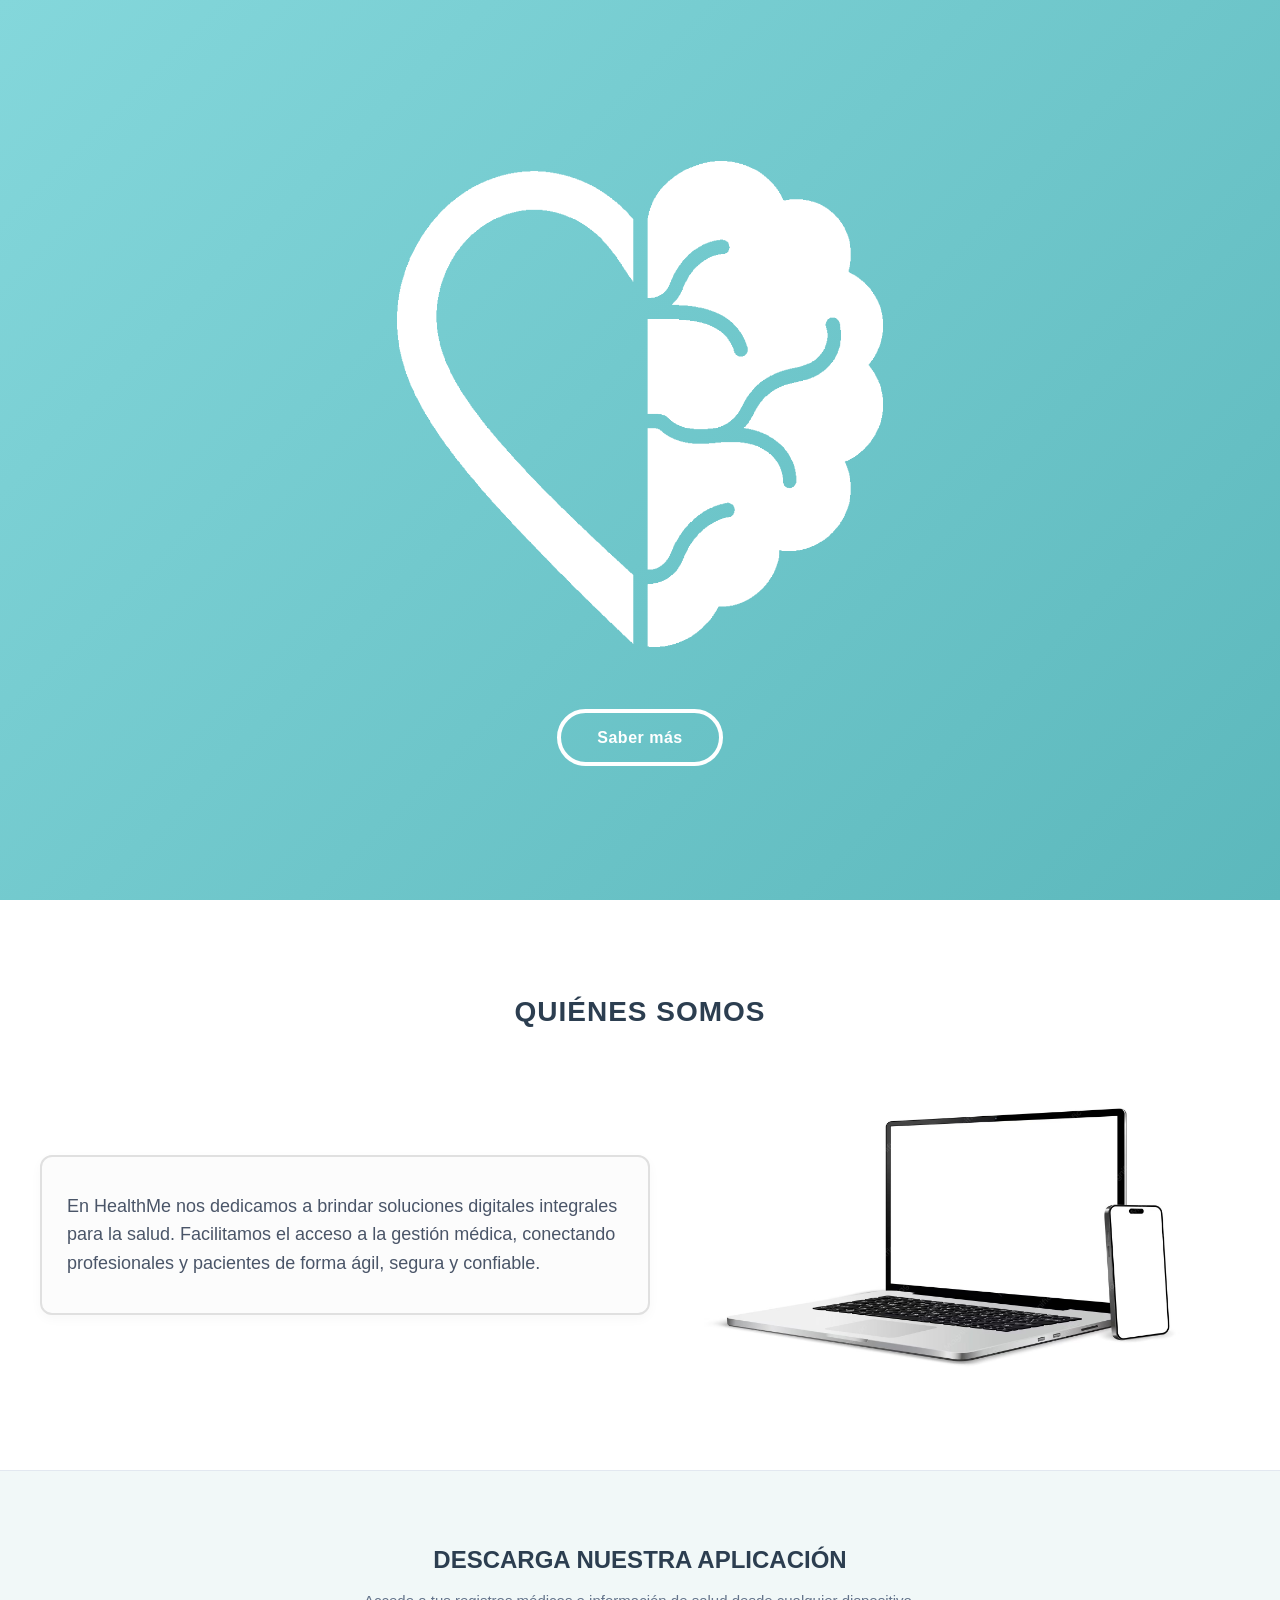
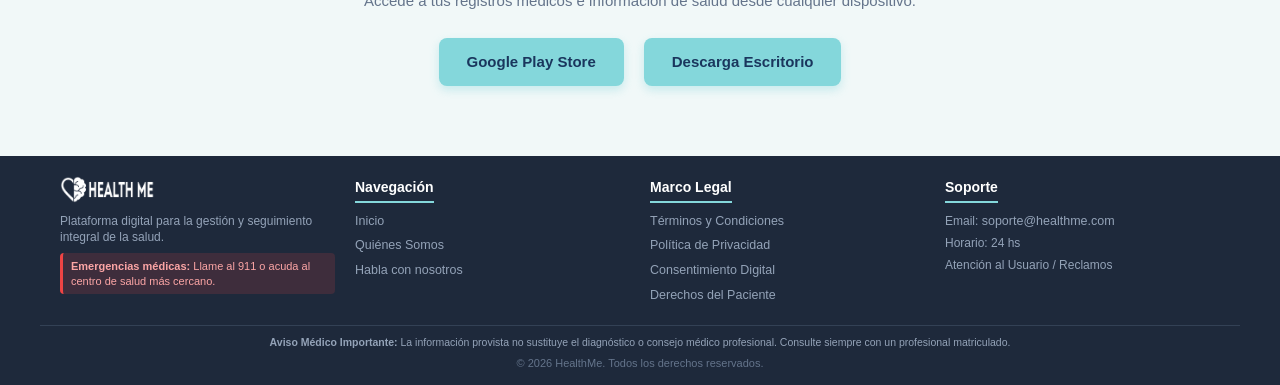
==== commit c1471ebb: "Add files via upload" ====
--- a/index.html
+++ b/index.html
@@ -6,7 +6,7 @@
     <title>HealthMe - Inicio</title>
     <link
       rel="stylesheet"
-      href="health-me-frontend\src\assets\css\styles.css"
+      href="src/assets/css/styles.css"
     />
   </head>
   <body>
@@ -14,10 +14,10 @@
     <header class="navbar navbar-hidden" id="main-navbar">
       <div class="navbar-container">
         <div class="nav-logo">
-          <a href="health-me-frontend\src\views\user.php">
+          <a href="src/views/user.php">
             <!-- Logo principal de la barra de navegación -->
             <img
-              src="health-me-frontend\public\logos\logoHealthMeCeleste.png"
+              src="public/logos/logoHealthMeCeleste.png"
               alt="Logo HealthMe"
               class="logo-img"
             />
@@ -34,11 +34,11 @@
         <nav class="nav-links" id="nav-links">
           <a href="#home" class="nav-link">HOME</a>
           <a
-            href="health-me-frontend\src\views\login.html"
+            href="src/views/login.html"
             class="nav-link btn-login"
             >INICIAR SESIÓN</a
           >
-          <a href="health-me-frontend\src\views\contact.html" class="nav-link"
+          <a href="src/views/contact.html" class="nav-link"
             >CONTACTO</a
           >
         </nav>
@@ -49,7 +49,7 @@
     <section id="home" class="hero-section">
       <div class="hero-content">
         <img
-          src="health-me-frontend\public\logos\logoHealthMeBlanco.png"
+          src="public/logos/logoHealthMeBlanco.png"
           alt="Hero Logo HealthMe"
           class="hero-logo"
         />
@@ -70,7 +70,7 @@
         </div>
         <div class="about-img-box">
           <img
-            src="health-me-frontend\public\renders\renderAppPlataforma.jpg"
+            src="public/renders/renderAppPlataforma.jpg"
             alt="Sobre nosotros"
             class="render-img"
           />
@@ -98,7 +98,7 @@
       <div class="footer-container">
         <div class="footer-col">
           <img
-            src="health-me-frontend\public\logos\logoNameHealthMeBlanco.png"
+            src="public/logos/logoNameHealthMeBlanco.png"
             alt="HealthMe Logo"
             class="footer-logo"
           />
@@ -116,11 +116,11 @@
           <h3>Navegación</h3>
           <ul>
             <li>
-              <a href="health-me-frontend\src\views\index.html">Inicio</a>
+              <a href="index.html">Inicio</a>
             </li>
             <li><a href="#quienes-somos">Quiénes Somos</a></li>
             <li>
-              <a href="health-me-frontend\src\views\contact.html"
+              <a href="src/views/contact.html"
                 >Habla con nosotros</a
               >
             </li>
@@ -161,6 +161,6 @@
     </footer>
 
     <!-- CONTROLADOR PRINCIPAL -->
-    <script src="health-me-frontend\src\assets\js\main.js"></script>
+    <script src="src/assets/js/main.js"></script>
   </body>
 </html>
--- a/src/assets/css/styles.css
+++ b/src/assets/css/styles.css
@@ -0,0 +1,474 @@
+/* RESET BÁSICO */
+* {
+  margin: 0;
+  padding: 0;
+  box-sizing: border-box;
+  font-family: 'Segoe UI', Tahoma, Geneva, Verdana, sans-serif;
+}
+
+/* DESPLAZAMIENTO SUAVE GLOBAL */
+html {
+  scroll-behavior: smooth;
+}
+
+body {
+  color: #333333;
+  line-height: 1.6;
+  background-color: #f8f9fa;
+}
+
+/* NAVBAR (FIXED Y DINÁMICA CON SCROLL) */
+.navbar {
+  background-color: #ffffff;
+  border-bottom: 2px solid #e2e8f0;
+  position: fixed;
+  top: 0;
+  left: 0;
+  width: 100%;
+  z-index: 1000;
+  box-shadow: 0 2px 10px rgba(0, 0, 0, 0.05);
+  transition: transform 0.4s ease, opacity 0.4s ease;
+}
+
+/* Estado oculto cuando está arriba de todo */
+.navbar.navbar-hidden {
+  transform: translateY(-100%);
+  opacity: 0;
+  pointer-events: none;
+}
+
+.navbar-container {
+  display: flex;
+  justify-content: space-between;
+  align-items: center;
+  padding: 10px 5%;
+  max-width: 1400px;
+  margin: 0 auto;
+}
+
+.nav-logo .logo-img {
+  width: 75px;
+  height: auto;
+  display: block;
+  transition: transform 0.3s ease;
+}
+
+.nav-logo .logo-img:hover {
+  transform: scale(1.03);
+}
+
+/* ESTILOS DEL BOTÓN MENÚ HAMBURGUESA (Oculto en pantallas grandes) */
+.menu-toggle {
+  display: none;
+  flex-direction: column;
+  justify-content: space-between;
+  width: 30px;
+  height: 22px;
+  background: transparent;
+  border: none;
+  cursor: pointer;
+  z-index: 1001;
+}
+
+.menu-toggle .bar {
+  width: 100%;
+  height: 3px;
+  background-color: #2c3e50;
+  border-radius: 2px;
+  transition: all 0.3s ease;
+}
+
+.nav-links {
+  display: flex;
+  gap: 25px;
+  align-items: center;
+}
+
+.nav-link {
+  text-decoration: none;
+  color: #2c3e50;
+  font-weight: 700;
+  font-size: 16px;
+  position: relative;
+  padding: 5px 0;
+  transition: color 0.3s ease;
+}
+
+.nav-link::after {
+  content: '';
+  position: absolute;
+  bottom: -2px;
+  left: 0;
+  width: 0%;
+  height: 3px;
+  background-color: #84d7db;
+  border-radius: 2px;
+  transition: width 0.3s ease-in-out;
+}
+
+.nav-link:hover {
+  color: #84d7db;
+}
+
+.nav-link:hover::after {
+  width: 100%;
+}
+
+/* HERO SECTION (100vh - PANTALLA COMPLETA) */
+.hero-section {
+  background: linear-gradient(135deg, #84d7db 0%, #5cb8bc 100%);
+  height: 100vh;
+  width: 100%;
+  display: flex;
+  justify-content: center;
+  align-items: center;
+  position: relative;
+  overflow: hidden;
+}
+
+.hero-content {
+  display: flex;
+  flex-direction: column;
+  justify-content: center;
+  align-items: center;
+  gap: 35px;
+  padding: 0 20px;
+}
+
+.hero-logo {
+  width: 90%;
+  max-width: 600px;
+  height: auto;
+  object-fit: contain;
+  opacity: 0;
+  transform: translateY(60px);
+  transition: opacity 1.2s cubic-bezier(0.25, 1, 0.5, 1), transform 1.2s cubic-bezier(0.25, 1, 0.5, 1);
+}
+
+.hero-logo.hero-animate {
+  opacity: 1;
+  transform: translateY(0);
+}
+
+/* BOTÓN "SABER MÁS" EN EL HERO */
+.btn-hero-more {
+  display: inline-block;
+  padding: 12px 36px;
+  font-size: 16px;
+  font-weight: 700;
+  color: #ffffff;
+  background-color: transparent;
+  border: 4px solid #ffffff;
+  border-radius: 50px;
+  text-decoration: none;
+  cursor: pointer;
+  letter-spacing: 0.5px;
+  opacity: 0;
+  transform: translateY(40px);
+  transition: opacity 1.2s cubic-bezier(0.25, 1, 0.5, 1) 0.3s, 
+              transform 1.2s cubic-bezier(0.25, 1, 0.5, 1) 0.3s, 
+              background-color 0.3s ease, 
+              color 0.3s ease;
+}
+
+.hero-logo.hero-animate + .btn-hero-more {
+  opacity: 1;
+  transform: translateY(0);
+}
+
+.btn-hero-more:hover {
+  background-color: #ffffff;
+  color: #5cb8bc;
+}
+
+/* ABOUT US SECTION */
+.about-section {
+  padding: 90px 20px 70px;
+  background-color: #ffffff;
+}
+
+.section-title {
+  font-size: 28px;
+  font-weight: 800;
+  text-align: center;
+  margin-bottom: 35px;
+  color: #2c3e50;
+  letter-spacing: 1px;
+}
+
+.about-container {
+  display: flex;
+  justify-content: center;
+  align-items: center;
+  gap: 35px;
+  max-width: 1200px;
+  margin: 0 auto;
+}
+
+.about-text-box {
+  flex: 1; 
+  border: 2px solid #e0e0e0;
+  border-radius: 12px;
+  padding: 35px 25px;
+  background-color: #fcfcfc;
+  font-size: 18px;
+  color: #4a5568;
+  box-shadow: 0 4px 12px rgba(0,0,0,0.03);
+}
+
+.about-img-box {
+  flex: 1; 
+  display: flex;
+  justify-content: center;
+  align-items: center;
+}
+
+.render-img {
+  width: 100%; 
+  max-width: 550px;
+  height: auto;
+  border-radius: 12px;
+}
+
+/* DOWNLOAD SECTION */
+.download-section {
+  padding: 70px 20px;
+  text-align: center;
+  background-color: #f1f8f8;
+  border-top: 1px solid #e2e8f0;
+}
+
+.download-container h2 {
+  font-size: 24px;
+  font-weight: 800;
+  color: #2c3e50;
+  margin-bottom: 10px;
+}
+
+.download-subtitle {
+  font-size: 15px;
+  color: #64748b;
+  margin-bottom: 25px;
+}
+
+.download-buttons {
+  display: flex;
+  justify-content: center;
+  gap: 20px;
+  flex-wrap: wrap;
+}
+
+.btn-download {
+  display: inline-block;
+  padding: 12px 28px;
+  background-color: #84d7db;
+  color: #1a365d;
+  text-decoration: none;
+  font-weight: 700;
+  font-size: 15px;
+  border-radius: 8px;
+  box-shadow: 0 4px 10px rgba(132, 215, 219, 0.4);
+  transition: all 0.3s ease;
+}
+
+.btn-download:hover {
+  background-color: #63c0c5;
+  transform: translateY(-3px);
+  box-shadow: 0 6px 15px rgba(132, 215, 219, 0.6);
+}
+
+/* FOOTER INSTITUCIONAL Y MÉDICO */
+.main-footer {
+  background-color: #1e293b;
+  color: #e2e8f0;
+  padding-top: 20px;
+  padding-bottom: 12px;
+  font-size: 13px;
+}
+
+.footer-container {
+  max-width: 1200px;
+  margin: 0 auto;
+  padding: 0 20px;
+  display: grid;
+  grid-template-columns: repeat(auto-fit, minmax(200px, 1fr));
+  gap: 20px;
+  margin-bottom: 15px;
+}
+
+.footer-logo {
+  width: 95px;
+  height: auto;
+  margin-bottom: 4px;
+}
+
+.footer-desc {
+  color: #94a3b8;
+  margin-bottom: 8px;
+  font-size: 12px;
+  line-height: 1.3;
+}
+
+.emergency-notice {
+  background-color: rgba(239, 68, 68, 0.15);
+  border-left: 3px solid #ef4444;
+  padding: 6px 8px;
+  border-radius: 4px;
+  color: #fca5a5;
+  font-size: 11px;
+  line-height: 1.3;
+}
+
+.footer-col h3 {
+  font-size: 14px;
+  color: #ffffff;
+  margin-bottom: 8px;
+  border-bottom: 2px solid #84d7db;
+  display: inline-block;
+  padding-bottom: 2px;
+}
+
+.footer-col ul {
+  list-style: none;
+}
+
+.footer-col ul li {
+  margin-bottom: 4px;
+}
+
+.footer-col ul li a, 
+.footer-col a {
+  color: #94a3b8;
+  text-decoration: none;
+  font-size: 12.5px;
+  transition: color 0.3s ease;
+}
+
+.footer-col ul li a:hover, 
+.footer-col a:hover {
+  color: #84d7db;
+}
+
+.support-info {
+  margin-bottom: 3px;
+  color: #94a3b8;
+  font-size: 12px;
+}
+
+.footer-bottom {
+  border-top: 1px solid #334155;
+  padding-top: 10px;
+  max-width: 1200px;
+  margin: 0 auto;
+  padding-left: 20px;
+  padding-right: 20px;
+  text-align: center;
+}
+
+.disclaimer-text {
+  color: #94a3b8;
+  font-size: 10.5px;
+  line-height: 1.3;
+  margin-bottom: 6px;
+}
+
+.copyright {
+  color: #64748b;
+  font-size: 11px;
+}
+
+/* SCROLL FADE-IN */
+.fade-in-element {
+  opacity: 0;
+  transform: translateY(30px);
+  transition: opacity 0.8s ease-out, transform 0.8s ease-out;
+}
+
+.fade-in-element.visible {
+  opacity: 1;
+  transform: translateY(0);
+}
+
+/* MEDIA QUERIES PARA RESOLUCIONES CHICAS (1280x720, 1366x768) Y ZOOM */
+@media (max-width: 1024px) {
+  .menu-toggle {
+    display: flex;
+  }
+
+  .nav-links {
+    position: absolute;
+    top: 100%;
+    left: 0;
+    width: 100%;
+    background-color: #ffffff;
+    flex-direction: column;
+    align-items: center;
+    gap: 0;
+    max-height: 0;
+    overflow: hidden;
+    transition: max-height 0.4s ease-in-out, padding 0.4s ease-in-out;
+    border-bottom: 0px solid #e2e8f0;
+    box-shadow: 0 10px 15px rgba(0, 0, 0, 0.05);
+  }
+
+  .nav-links.nav-active {
+    max-height: 300px;
+    padding: 20px 0;
+    border-bottom: 2px solid #e2e8f0;
+  }
+
+  .nav-link {
+    font-size: 17px;
+    padding: 10px 0;
+    width: 100%;
+    text-align: center;
+  }
+
+  .nav-link::after {
+    display: none; 
+  }
+
+  .about-container {
+    flex-direction: column;
+    gap: 30px;
+  }
+
+  .about-text-box {
+    width: 100%;
+  }
+}
+
+@media (max-width: 768px) {
+.navbar-container {
+    display: flex;
+    justify-content: flex-end; 
+    align-items: center;
+    position: relative;
+    padding: 30px 6%; 
+  }
+
+  .nav-logo {
+    position: absolute;
+    left: 50%;
+    top: 50%;
+    transform: translate(-50%, -50%);
+    margin: 0;
+  }
+
+  .menu-toggle {
+    display: flex;
+    margin-left: auto; 
+    z-index: 1001;
+  }
+  
+  .download-buttons {
+    flex-direction: column;
+    align-items: center;
+  }
+
+  .btn-download {
+    width: 100%;
+    max-width: 280px;
+  }
+}
+
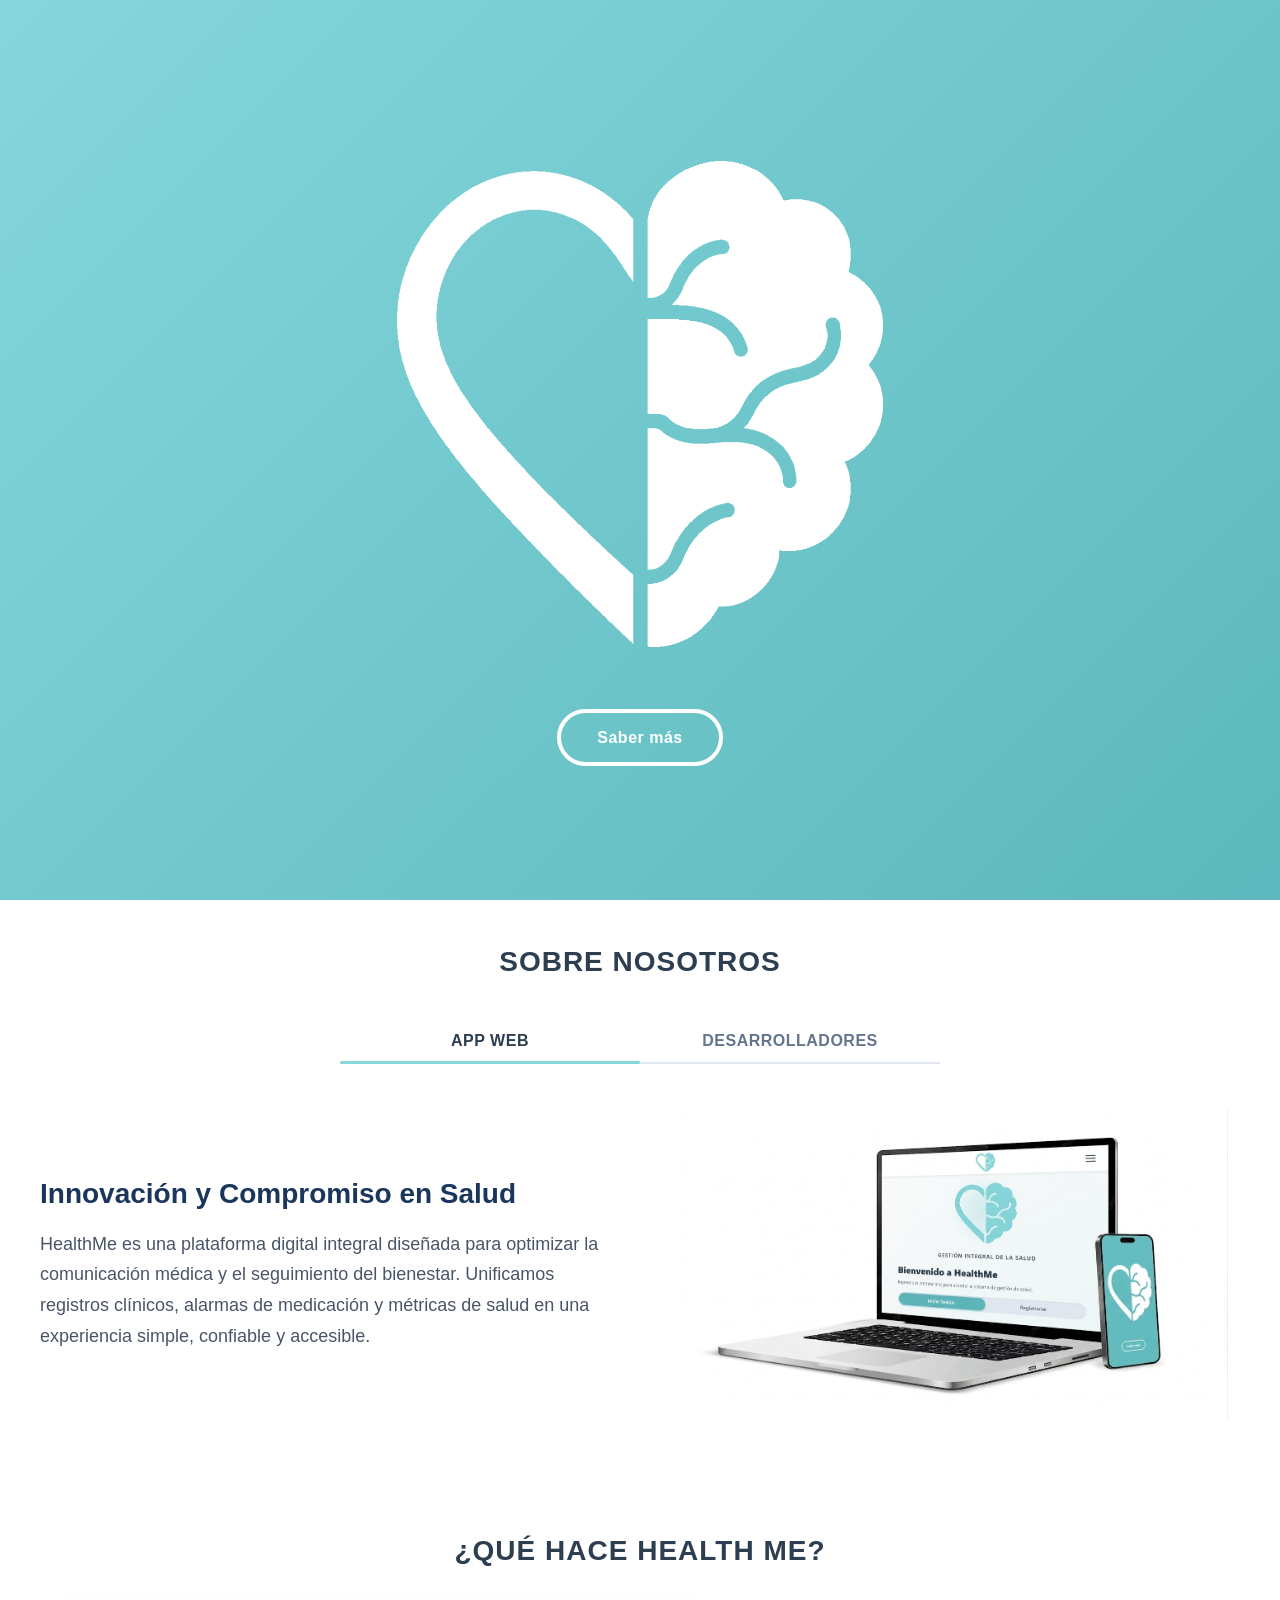
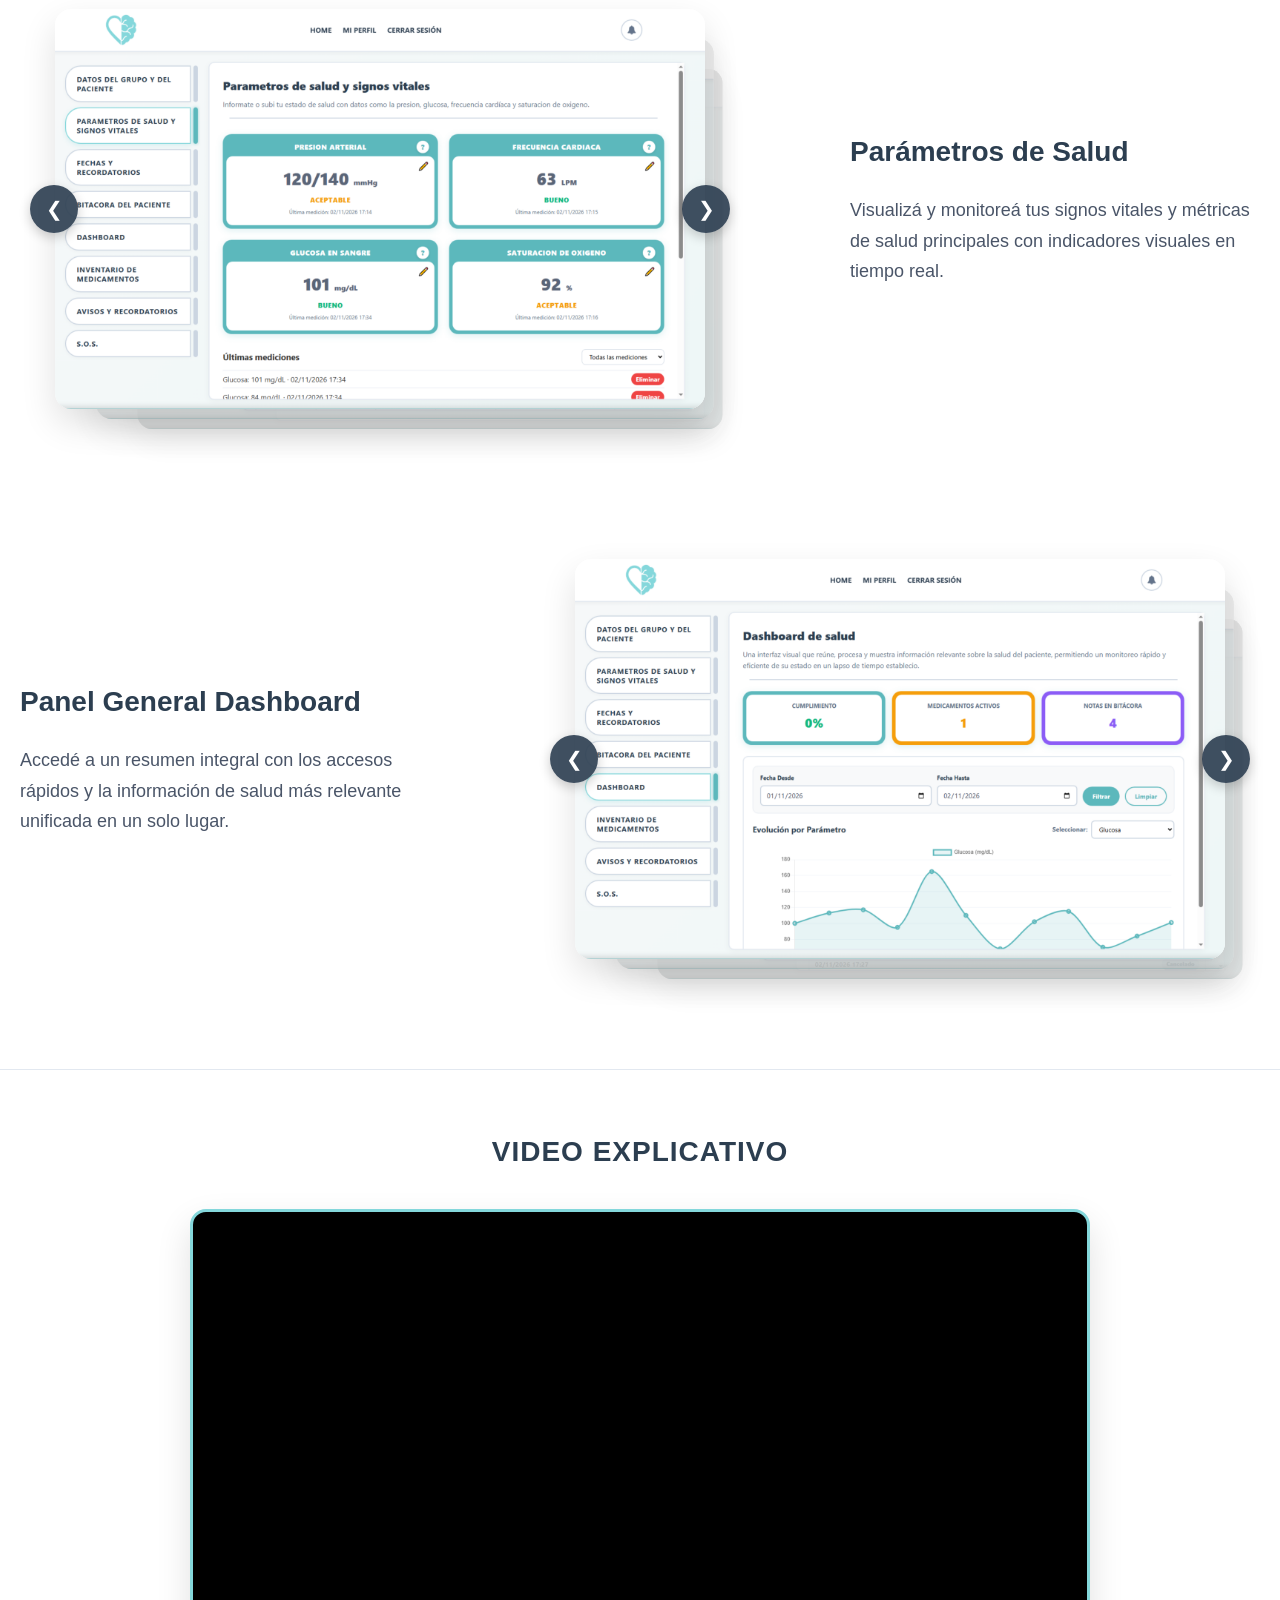
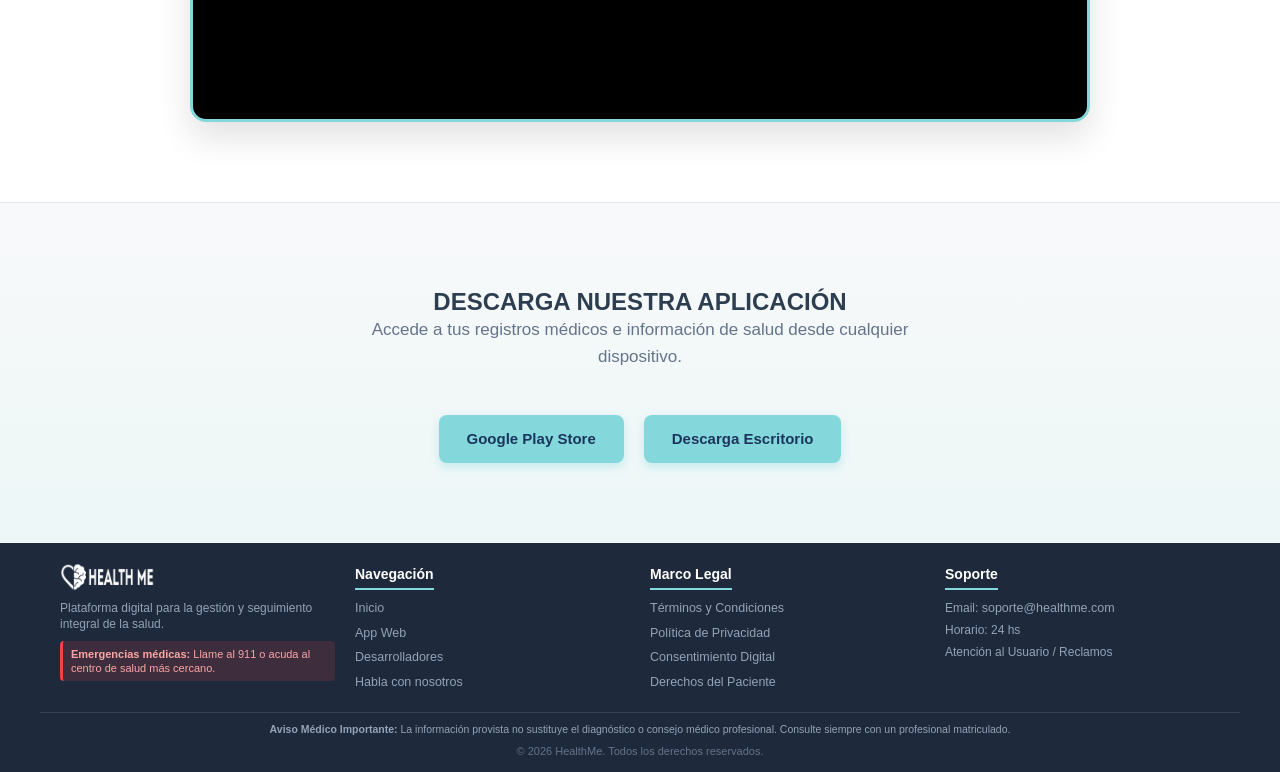
==== commit 1f2bccd1: "Add files via upload" ====
--- a/index.html
+++ b/index.html
@@ -1,166 +1,332 @@
-<!doctype html>
-<html lang="es">
-  <head>
-    <meta charset="UTF-8" />
-    <meta name="viewport" content="width=device-width, initial-scale=1.0" />
-    <title>HealthMe - Inicio</title>
-    <link
-      rel="stylesheet"
-      href="src/assets/css/styles.css"
-    />
-  </head>
-  <body>
-    <!-- NAVBAR (Inicia oculta y aparece al scrollear) -->
-    <header class="navbar navbar-hidden" id="main-navbar">
-      <div class="navbar-container">
-        <div class="nav-logo">
-          <a href="src/views/user.php">
-            <!-- Logo principal de la barra de navegación -->
-            <img
-              src="public/logos/logoHealthMeCeleste.png"
-              alt="Logo HealthMe"
-              class="logo-img"
-            />
-          </a>
-        </div>
-
-        <!-- BOTÓN MENÚ HAMBURGUESA (Visible en pantallas chicas y con zoom alto) -->
-        <button class="menu-toggle" id="menu-toggle" aria-label="Abrir menú">
-          <span class="bar"></span>
-          <span class="bar"></span>
-          <span class="bar"></span>
-        </button>
-
-        <nav class="nav-links" id="nav-links">
-          <a href="#home" class="nav-link">HOME</a>
-          <a
-            href="src/views/login.html"
-            class="nav-link btn-login"
-            >INICIAR SESIÓN</a
-          >
-          <a href="src/views/contact.html" class="nav-link"
-            >CONTACTO</a
-          >
-        </nav>
-      </div>
-    </header>
-
-    <!-- HERO SECTION (100vh - Pantalla Completa) -->
-    <section id="home" class="hero-section">
-      <div class="hero-content">
-        <img
-          src="public/logos/logoHealthMeBlanco.png"
-          alt="Hero Logo HealthMe"
-          class="hero-logo"
-        />
-        <a href="#quienes-somos" class="btn-hero-more">Saber más</a>
-      </div>
-    </section>
-
-    <!-- ABOUT US / QUIÉNES SOMOS -->
-    <section id="quienes-somos" class="about-section">
-      <h2 class="section-title">QUIÉNES SOMOS</h2>
-      <div class="about-container">
-        <div class="about-text-box">
-          <p>
-            En HealthMe nos dedicamos a brindar soluciones digitales integrales
-            para la salud. Facilitamos el acceso a la gestión médica, conectando
-            profesionales y pacientes de forma ágil, segura y confiable.
-          </p>
-        </div>
-        <div class="about-img-box">
-          <img
-            src="public/renders/renderAppPlataforma.jpg"
-            alt="Sobre nosotros"
-            class="render-img"
-          />
-        </div>
-      </div>
-    </section>
-
-    <!-- DOWNLOAD / ENLACES SECTION -->
-    <section class="download-section">
-      <div class="download-container">
-        <h2>DESCARGA NUESTRA APLICACIÓN</h2>
-        <p class="download-subtitle">
-          Accede a tus registros médicos e información de salud desde cualquier
-          dispositivo.
-        </p>
-        <div class="download-buttons">
-          <a href="#" class="btn-download">Google Play Store</a>
-          <a href="#" class="btn-download">Descarga Escritorio</a>
-        </div>
-      </div>
-    </section>
-
-    <!-- FOOTER -->
-    <footer class="main-footer">
-      <div class="footer-container">
-        <div class="footer-col">
-          <img
-            src="public/logos/logoNameHealthMeBlanco.png"
-            alt="HealthMe Logo"
-            class="footer-logo"
-          />
-          <p class="footer-desc">
-            Plataforma digital para la gestión y seguimiento integral de la
-            salud.
-          </p>
-          <div class="emergency-notice">
-            <strong>Emergencias médicas:</strong> Llame al 911 o acuda al centro
-            de salud más cercano.
-          </div>
-        </div>
-
-        <div class="footer-col">
-          <h3>Navegación</h3>
-          <ul>
-            <li>
-              <a href="index.html">Inicio</a>
-            </li>
-            <li><a href="#quienes-somos">Quiénes Somos</a></li>
-            <li>
-              <a href="src/views/contact.html"
-                >Habla con nosotros</a
-              >
-            </li>
-          </ul>
-        </div>
-
-        <div class="footer-col">
-          <h3>Marco Legal</h3>
-          <ul>
-            <li><a href="#">Términos y Condiciones</a></li>
-            <li><a href="#">Política de Privacidad</a></li>
-            <li><a href="#">Consentimiento Digital</a></li>
-            <li><a href="#">Derechos del Paciente</a></li>
-          </ul>
-        </div>
-
-        <div class="footer-col">
-          <h3>Soporte</h3>
-          <p class="support-info">
-            Email:
-            <a href="mailto:soporte@healthme.com">soporte@healthme.com</a>
-          </p>
-          <p class="support-info">Horario: 24 hs</p>
-          <p class="support-info">Atención al Usuario / Reclamos</p>
-        </div>
-      </div>
-
-      <div class="footer-bottom">
-        <p class="disclaimer-text">
-          <strong>Aviso Médico Importante:</strong> La información provista no
-          sustituye el diagnóstico o consejo médico profesional. Consulte
-          siempre con un profesional matriculado.
-        </p>
-        <div class="copyright">
-          <p>&copy; 2026 HealthMe. Todos los derechos reservados.</p>
-        </div>
-      </div>
-    </footer>
-
-    <!-- CONTROLADOR PRINCIPAL -->
-    <script src="src/assets/js/main.js"></script>
-  </body>
-</html>
+<!doctype html>
+<html lang="es">
+  <head>
+    <meta charset="UTF-8" />
+    <meta name="viewport" content="width=device-width, initial-scale=1.0" />
+    <title>HealthMe - Inicio</title>
+    <link rel="icon" type="image/x-icon" href="/favicon.ico">
+    <link rel="stylesheet" href="src/assets/css/styles.css" />
+  </head>
+  <body>
+    <!-- NAVBAR (Inicia oculta y aparece al scrollear) -->
+    <header class="navbar navbar-hidden" id="main-navbar">
+      <div class="navbar-container">
+        <div class="nav-logo">
+          <a href="index.html">
+            <img
+              src="public/logos/logoHealthMeCeleste.png"
+              alt="Logo HealthMe"
+              class="logo-img"
+            />
+          </a>
+        </div>
+
+        <button class="menu-toggle" id="menu-toggle" aria-label="Abrir menú">
+          <span class="bar"></span>
+          <span class="bar"></span>
+          <span class="bar"></span>
+        </button>
+
+        <nav class="nav-links" id="nav-links">
+          <a href="#home" class="nav-link">HOME</a>
+          <a href="src/views/login.html" class="nav-link btn-login">INICIAR SESIÓN</a>
+          <a href="src/views/contact.html" class="nav-link">CONTACTO</a>
+        </nav>
+      </div>
+    </header>
+
+    <!-- HERO SECTION -->
+    <section id="home" class="hero-section">
+      <div class="hero-content">
+        <img
+          src="public/logos/logoHealthMeBlanco.png"
+          alt="Hero Logo HealthMe"
+          class="hero-logo"
+        />
+        <a href="#quienes-somos" class="btn-hero-more">Saber más</a>
+      </div>
+    </section>
+
+    <!-- ABOUT US / QUIÉNES SOMOS -->
+    <section id="quienes-somos" class="about-section">
+      <h2 class="section-title">SOBRE NOSOTROS</h2>
+
+      <!-- Barra de pestañas con indicador deslizante -->
+      <div class="tabs-container">
+        <button class="tab-btn active" data-tab="tab-app" data-index="0">APP WEB</button>
+        <button class="tab-btn" data-tab="tab-devs" data-index="1">DESARROLLADORES</button>
+        <div class="tabs-indicator"></div>
+      </div>
+
+      <!-- Contenido Pestaña 1: App Web -->
+      <div id="tab-app" class="tab-content active">
+        <div class="about-container">
+          <div class="about-text-box">
+            <h3 class="about-subtitle">Innovación y Compromiso en Salud</h3>
+            <p>
+              HealthMe es una plataforma digital integral diseñada para optimizar la comunicación médica 
+              y el seguimiento del bienestar. Unificamos registros clínicos, alarmas de medicación y 
+              métricas de salud en una experiencia simple, confiable y accesible.
+            </p>
+          </div>
+          <div class="about-img-box">
+            <img
+              src="public/renders/renderAppPlataforma.jpg"
+              alt="Sobre la plataforma web"
+              class="render-img"
+            />
+          </div>
+        </div>
+
+        <!-- PRIMERA GALERÍA (3 IMÁGENES) -->
+        <div class="what-it-does-subsection">
+          <h2 class="section-title">¿QUÉ HACE HEALTH ME?</h2>
+          
+          <div class="gallery-container">
+            <div class="cards-stack-wrapper" id="cardsStackWrapper">
+              <button class="stack-btn prev-btn" aria-label="Anterior">&#10094;</button>
+              <button class="stack-btn next-btn" aria-label="Siguiente">&#10095;</button>
+
+              <div class="stack-card active" data-index="0">
+                <img src="public/renders/parametros.png" alt="Parámetros de Salud" class="stack-img" />
+              </div>
+              <div class="stack-card next" data-index="1">
+                <img src="public/renders/fechas.png" alt="Gestión de Fechas" class="stack-img" />
+              </div>
+              <div class="stack-card back" data-index="2">
+                <img src="public/renders/bitacora.png" alt="Bitácora Médica" class="stack-img" />
+              </div>
+            </div>
+
+            <div class="info-dynamic-box" id="infoDynamicBox">
+              <h4 id="infoTitle">Parámetros de Salud</h4>
+              <p id="infoDescription">
+                Visualizá y monitoreá tus signos vitales y métricas de salud principales con indicadores visuales en tiempo real.
+              </p>
+            </div>
+          </div>
+        </div>
+
+        <!-- SEGUNDA GALERÍA INTERACTIVA (3 IMÁGENES INVERTIDA) -->
+        <div class="what-it-does-subsection inverse-subsection">
+          <div class="gallery-container gallery-inverse">
+            <div class="info-dynamic-box" id="infoDynamicBox2">
+              <h4 id="infoTitle2">Panel General Dashboard</h4>
+              <p id="infoDescription2">
+                Accedé a un resumen integral con los accesos rápidos y la información de salud más relevante unificada en un solo lugar.
+              </p>
+            </div>
+
+            <div class="cards-stack-wrapper" id="cardsStackWrapper2">
+              <button class="stack-btn prev-btn" aria-label="Anterior">&#10094;</button>
+              <button class="stack-btn next-btn" aria-label="Siguiente">&#10095;</button>
+
+              <div class="stack-card active" data-index="0">
+                <img src="public/renders/dashboard.png" alt="Panel Dashboard" class="stack-img" />
+              </div>
+              <div class="stack-card next" data-index="1">
+                <img src="public/renders/medicamentos.png" alt="Control de Medicamentos" class="stack-img" />
+              </div>
+              <div class="stack-card back" data-index="2">
+                <img src="public/renders/sos.png" alt="Alerta SOS" class="stack-img" />
+              </div>
+            </div>
+          </div>
+        </div>
+      </div>
+
+      <!-- Contenido Pestaña 2: Desarrolladores -->
+      <div id="tab-devs" class="tab-content">
+        <div class="developers-container">
+          <h2 class="section-title">EQUIPO DE DESARROLLO</h2>
+
+          <div class="dev-divider"></div>
+          
+          <div class="dev-cards-list">
+            
+            <!-- Desarrollador 1 -->
+            <div class="dev-card">
+              <div class="dev-img-container">
+                <img src="public/renders/racoonIcon.png" alt="Luca Romano" class="dev-avatar" />
+              </div>
+              <div class="dev-info-box">
+                <h3 class="dev-name">Luca Romano</h3>
+                <p class="dev-desc">Team leader / Desarrollador FrontEnd / Encargado de conexiones y Revision de archivos.</p>
+              </div>
+              <a href="https://github.com/LucaRomano-int" target="_blank" rel="noopener noreferrer" class="dev-github-link" aria-label="GitHub de Luca Romano">
+                <svg class="github-icon" xmlns="http://www.w3.org/2000/svg" viewBox="0 0 24 24" fill="currentColor">
+                  <path d="M12 0C5.37 0 0 5.37 0 12c0 5.31 3.435 9.795 8.205 11.385.6.105.825-.255.825-.57 0-.285-.015-1.23-.015-2.235-3.015.555-3.795-.735-4.035-1.41-.135-.345-.72-1.41-1.23-1.695-.42-.225-1.02-.78-.015-.795.945-.015 1.62.87 1.845 1.23 1.08 1.815 2.805 1.305 3.495.99.105-.78.42-1.305.765-1.605-2.67-.3-5.46-1.335-5.46-5.925 0-1.305.465-2.385 1.23-3.225-.12-.3-.54-1.53.12-3.18 0 0 1.005-.315 3.3 1.23.96-.27 1.98-.405 3-.405s2.04.135 3 .405c2.295-1.56 3.3-1.23 3.3-1.23.66 1.65.24 2.88.12 3.18.765.84 1.23 1.905 1.23 3.225 0 4.605-2.805 5.625-5.475 5.925.435.375.81 1.095.81 2.22 0 1.605-.015 2.895-.015 3.3 0 .315.225.69.825.57A12.02 12.02 0 0024 12c0-6.63-5.37-12-12-12z"/>
+                </svg>
+              </a>
+            </div>
+
+            <!-- Desarrollador 2 -->
+            <div class="dev-card dev-card-inverse">
+              <a href="https://github.com/Orne-Levato" target="_blank" rel="noopener noreferrer" class="dev-github-link" aria-label="GitHub de Ornella Levato">
+                <svg class="github-icon" xmlns="http://www.w3.org/2000/svg" viewBox="0 0 24 24" fill="currentColor">
+                  <path d="M12 0C5.37 0 0 5.37 0 12c0 5.31 3.435 9.795 8.205 11.385.6.105.825-.255.825-.57 0-.285-.015-1.23-.015-2.235-3.015.555-3.795-.735-4.035-1.41-.135-.345-.72-1.41-1.23-1.695-.42-.225-1.02-.78-.015-.795.945-.015 1.62.87 1.845 1.23 1.08 1.815 2.805 1.305 3.495.99.105-.78.42-1.305.765-1.605-2.67-.3-5.46-1.335-5.46-5.925 0-1.305.465-2.385 1.23-3.225-.12-.3-.54-1.53.12-3.18 0 0 1.005-.315 3.3 1.23.96-.27 1.98-.405 3-.405s2.04.135 3 .405c2.295-1.56 3.3-1.23 3.3-1.23.66 1.65.24 2.88.12 3.18.765.84 1.23 1.905 1.23 3.225 0 4.605-2.805 5.625-5.475 5.925.435.375.81 1.095.81 2.22 0 1.605-.015 2.895-.015 3.3 0 .315.225.69.825.57A12.02 12.02 0 0024 12c0-6.63-5.37-12-12-12z"/>
+                </svg>
+              </a>
+              <div class="dev-info-box">
+                <h3 class="dev-name">Ornella Levato</h3>
+                <p class="dev-desc">Estrutuctura de datos y algoritmos funcionales vinculadas con la base de datos.</p>
+              </div>
+              <div class="dev-img-container">
+                <img src="public/renders/catIcon.png" alt="Ornella Levato" class="dev-avatar" />
+              </div>
+            </div>
+
+            <!-- Desarrollador 3 -->
+            <div class="dev-card">
+              <div class="dev-img-container">
+                <img src="public/renders/chickenIcon.png" alt="Edgar Torales" class="dev-avatar" />
+              </div>
+              <div class="dev-info-box">
+                <h3 class="dev-name">Edgar Torales</h3>
+                <p class="dev-desc">FullStack e Integraciónes del sistema / Autenticaciónes y funciones de la plataforma.</p>
+              </div>
+              <a href="https://github.com/edgarcarp99" target="_blank" rel="noopener noreferrer" class="dev-github-link" aria-label="GitHub de Edgar Torales">
+                <svg class="github-icon" xmlns="http://www.w3.org/2000/svg" viewBox="0 0 24 24" fill="currentColor">
+                  <path d="M12 0C5.37 0 0 5.37 0 12c0 5.31 3.435 9.795 8.205 11.385.6.105.825-.255.825-.57 0-.285-.015-1.23-.015-2.235-3.015.555-3.795-.735-4.035-1.41-.135-.345-.72-1.41-1.23-1.695-.42-.225-1.02-.78-.015-.795.945-.015 1.62.87 1.845 1.23 1.08 1.815 2.805 1.305 3.495.99.105-.78.42-1.305.765-1.605-2.67-.3-5.46-1.335-5.46-5.925 0-1.305.465-2.385 1.23-3.225-.12-.3-.54-1.53.12-3.18 0 0 1.005-.315 3.3 1.23.96-.27 1.98-.405 3-.405s2.04.135 3 .405c2.295-1.56 3.3-1.23 3.3-1.23.66 1.65.24 2.88.12 3.18.765.84 1.23 1.905 1.23 3.225 0 4.605-2.805 5.625-5.475 5.925.435.375.81 1.095.81 2.22 0 1.605-.015 2.895-.015 3.3 0 .315.225.69.825.57A12.02 12.02 0 0024 12c0-6.63-5.37-12-12-12z"/>
+                </svg>
+              </a>
+            </div>
+
+            <!-- Desarrollador 4 -->
+            <div class="dev-card dev-card-inverse">
+              <a href="https://github.com/ru10n" target="_blank" rel="noopener noreferrer" class="dev-github-link" aria-label="GitHub de Luca Tronchin">
+                <svg class="github-icon" xmlns="http://www.w3.org/2000/svg" viewBox="0 0 24 24" fill="currentColor">
+                  <path d="M12 0C5.37 0 0 5.37 0 12c0 5.31 3.435 9.795 8.205 11.385.6.105.825-.255.825-.57 0-.285-.015-1.23-.015-2.235-3.015.555-3.795-.735-4.035-1.41-.135-.345-.72-1.41-1.23-1.695-.42-.225-1.02-.78-.015-.795.945-.015 1.62.87 1.845 1.23 1.08 1.815 2.805 1.305 3.495.99.105-.78.42-1.305.765-1.605-2.67-.3-5.46-1.335-5.46-5.925 0-1.305.465-2.385 1.23-3.225-.12-.3-.54-1.53.12-3.18 0 0 1.005-.315 3.3 1.23.96-.27 1.98-.405 3-.405s2.04.135 3 .405c2.295-1.56 3.3-1.23 3.3-1.23.66 1.65.24 2.88.12 3.18.765.84 1.23 1.905 1.23 3.225 0 4.605-2.805 5.625-5.475 5.925.435.375.81 1.095.81 2.22 0 1.605-.015 2.895-.015 3.3 0 .315.225.69.825.57A12.02 12.02 0 0024 12c0-6.63-5.37-12-12-12z"/>
+                </svg>
+              </a>
+              <div class="dev-info-box">
+                <h3 class="dev-name">Luca Tronchin</h3>
+                <p class="dev-desc">Desarrollador Backend / Maquetación avanzada / Logica de negocio y de sistema.</p>
+              </div>
+              <div class="dev-img-container">
+                <img src="public/renders/ratIcon.png" alt="Luca Tronchin" class="dev-avatar" />
+              </div>
+            </div>
+
+            <!-- Desarrollador 5 -->
+            <div class="dev-card">
+              <div class="dev-img-container">
+                <img src="public/renders/bunnyIcon.png" alt="Maria Angelica Violi" class="dev-avatar" />
+              </div>
+              <div class="dev-info-box">
+                <h3 class="dev-name">Maria Angelica Violi</h3>
+                <p class="dev-desc">QA & Testing / Control de calidad, depuración de errores y pruebas de rendimiento multidispositivo.</p>
+              </div>
+              <a href="https://github.com/" target="_blank" rel="noopener noreferrer" class="dev-github-link" aria-label="GitHub de Maria Angelica Violi">
+                <svg class="github-icon" xmlns="http://www.w3.org/2000/svg" viewBox="0 0 24 24" fill="currentColor">
+                  <path d="M12 0C5.37 0 0 5.37 0 12c0 5.31 3.435 9.795 8.205 11.385.6.105.825-.255.825-.57 0-.285-.015-1.23-.015-2.235-3.015.555-3.795-.735-4.035-1.41-.135-.345-.72-1.41-1.23-1.695-.42-.225-1.02-.78-.015-.795.945-.015 1.62.87 1.845 1.23 1.08 1.815 2.805 1.305 3.495.99.105-.78.42-1.305.765-1.605-2.67-.3-5.46-1.335-5.46-5.925 0-1.305.465-2.385 1.23-3.225-.12-.3-.54-1.53.12-3.18 0 0 1.005-.315 3.3 1.23.96-.27 1.98-.405 3-.405s2.04.135 3 .405c2.295-1.56 3.3-1.23 3.3-1.23.66 1.65.24 2.88.12 3.18.765.84 1.23 1.905 1.23 3.225 0 4.605-2.805 5.625-5.475 5.925.435.375.81 1.095.81 2.22 0 1.605-.015 2.895-.015 3.3 0 .315.225.69.825.57A12.02 12.02 0 0024 12c0-6.63-5.37-12-12-12z"/>
+                </svg>
+              </a>
+            </div>
+
+          </div>
+        </div>
+      </div>
+    </section>
+
+    <!-- SECCIÓN VIDEO EXPLICATIVO (Debajo de Quiénes Somos / Arriba de Descargas) -->
+    <section class="video-section">
+      <div class="video-container">
+        <h2 class="section-title">VIDEO EXPLICATIVO</h2>
+        <div class="video-wrapper">
+          <!-- Reemplazar el ID de YouTube por el ID de tu video final -->
+          <iframe
+            src="https://www.youtube.com/embed/dQw4w9WgXcQ"
+            title="Video Explicativo HealthMe"
+            allow="accelerometer; autoplay; clipboard-write; encrypted-media; gyroscope; picture-in-picture; web-share"
+            allowfullscreen
+          ></iframe>
+        </div>
+      </div>
+    </section>
+
+    <!-- DOWNLOAD / ENLACES SECTION -->
+    <section class="download-section">
+      <div class="download-container">
+        <h2>DESCARGA NUESTRA APLICACIÓN</h2>
+        <p class="download-subtitle">
+          Accede a tus registros médicos e información de salud desde cualquier
+          dispositivo.
+        </p>
+        <div class="download-buttons">
+          <a href="#" class="btn-download">Google Play Store</a>
+          <a href="#" class="btn-download">Descarga Escritorio</a>
+        </div>
+      </div>
+    </section>
+
+    <!-- FOOTER -->
+    <footer class="main-footer">
+      <div class="footer-container">
+        <div class="footer-col">
+          <img
+            src="public/logos/logoNameHealthMeBlanco.png"
+            alt="HealthMe Logo"
+            class="footer-logo"
+          />
+          <p class="footer-desc">
+            Plataforma digital para la gestión y seguimiento integral de la
+            salud.
+          </p>
+          <div class="emergency-notice">
+            <strong>Emergencias médicas:</strong> Llame al 911 o acuda al centro
+            de salud más cercano.
+          </div>
+        </div>
+
+        <div class="footer-col">
+          <h3>Navegación</h3>
+          <ul>
+            <li>
+              <a href="index.html">Inicio</a>
+            </li>
+            <li><a href="index.html#quienes-somos" class="footer-tab-link" data-target="tab-app">App Web</a></li>
+            <li><a href="index.html#quienes-somos" class="footer-tab-link" data-target="tab-devs">Desarrolladores</a></li>
+            <li>
+              <a href="src/views/contact.html">Habla con nosotros</a>
+            </li>
+          </ul>
+        </div>
+
+        <div class="footer-col">
+          <h3>Marco Legal</h3>
+          <ul>
+            <li><a href="#">Términos y Condiciones</a></li>
+            <li><a href="#">Política de Privacidad</a></li>
+            <li><a href="#">Consentimiento Digital</a></li>
+            <li><a href="#">Derechos del Paciente</a></li>
+          </ul>
+        </div>
+
+        <div class="footer-col">
+          <h3>Soporte</h3>
+          <p class="support-info">
+            Email:
+            <a href="mailto:soporte@healthme.com">soporte@healthme.com</a>
+          </p>
+          <p class="support-info">Horario: 24 hs</p>
+          <p class="support-info">Atención al Usuario / Reclamos</p>
+        </div>
+      </div>
+
+      <div class="footer-bottom">
+        <p class="disclaimer-text">
+          <strong>Aviso Médico Importante:</strong> La información provista no
+          sustituye el diagnóstico o consejo médico profesional. Consulte
+          siempre con un profesional matriculado.
+        </p>
+        <div class="copyright">
+          <p>&copy; 2026 HealthMe. Todos los derechos reservados.</p>
+        </div>
+      </div>
+    </footer>
+
+    <!-- CONTROLADOR PRINCIPAL -->
+    <script src="src/assets/js/main.js"></script>
+  </body>
+</html>
--- a/src/assets/css/styles.css
+++ b/src/assets/css/styles.css
@@ -1,474 +1,1051 @@
-/* RESET BÁSICO */
-* {
-  margin: 0;
-  padding: 0;
-  box-sizing: border-box;
-  font-family: 'Segoe UI', Tahoma, Geneva, Verdana, sans-serif;
-}
-
-/* DESPLAZAMIENTO SUAVE GLOBAL */
-html {
-  scroll-behavior: smooth;
-}
-
-body {
-  color: #333333;
-  line-height: 1.6;
-  background-color: #f8f9fa;
-}
-
-/* NAVBAR (FIXED Y DINÁMICA CON SCROLL) */
-.navbar {
-  background-color: #ffffff;
-  border-bottom: 2px solid #e2e8f0;
-  position: fixed;
-  top: 0;
-  left: 0;
-  width: 100%;
-  z-index: 1000;
-  box-shadow: 0 2px 10px rgba(0, 0, 0, 0.05);
-  transition: transform 0.4s ease, opacity 0.4s ease;
-}
-
-/* Estado oculto cuando está arriba de todo */
-.navbar.navbar-hidden {
-  transform: translateY(-100%);
-  opacity: 0;
-  pointer-events: none;
-}
-
-.navbar-container {
-  display: flex;
-  justify-content: space-between;
-  align-items: center;
-  padding: 10px 5%;
-  max-width: 1400px;
-  margin: 0 auto;
-}
-
-.nav-logo .logo-img {
-  width: 75px;
-  height: auto;
-  display: block;
-  transition: transform 0.3s ease;
-}
-
-.nav-logo .logo-img:hover {
-  transform: scale(1.03);
-}
-
-/* ESTILOS DEL BOTÓN MENÚ HAMBURGUESA (Oculto en pantallas grandes) */
-.menu-toggle {
-  display: none;
-  flex-direction: column;
-  justify-content: space-between;
-  width: 30px;
-  height: 22px;
-  background: transparent;
-  border: none;
-  cursor: pointer;
-  z-index: 1001;
-}
-
-.menu-toggle .bar {
-  width: 100%;
-  height: 3px;
-  background-color: #2c3e50;
-  border-radius: 2px;
-  transition: all 0.3s ease;
-}
-
-.nav-links {
-  display: flex;
-  gap: 25px;
-  align-items: center;
-}
-
-.nav-link {
-  text-decoration: none;
-  color: #2c3e50;
-  font-weight: 700;
-  font-size: 16px;
-  position: relative;
-  padding: 5px 0;
-  transition: color 0.3s ease;
-}
-
-.nav-link::after {
-  content: '';
-  position: absolute;
-  bottom: -2px;
-  left: 0;
-  width: 0%;
-  height: 3px;
-  background-color: #84d7db;
-  border-radius: 2px;
-  transition: width 0.3s ease-in-out;
-}
-
-.nav-link:hover {
-  color: #84d7db;
-}
-
-.nav-link:hover::after {
-  width: 100%;
-}
-
-/* HERO SECTION (100vh - PANTALLA COMPLETA) */
-.hero-section {
-  background: linear-gradient(135deg, #84d7db 0%, #5cb8bc 100%);
-  height: 100vh;
-  width: 100%;
-  display: flex;
-  justify-content: center;
-  align-items: center;
-  position: relative;
-  overflow: hidden;
-}
-
-.hero-content {
-  display: flex;
-  flex-direction: column;
-  justify-content: center;
-  align-items: center;
-  gap: 35px;
-  padding: 0 20px;
-}
-
-.hero-logo {
-  width: 90%;
-  max-width: 600px;
-  height: auto;
-  object-fit: contain;
-  opacity: 0;
-  transform: translateY(60px);
-  transition: opacity 1.2s cubic-bezier(0.25, 1, 0.5, 1), transform 1.2s cubic-bezier(0.25, 1, 0.5, 1);
-}
-
-.hero-logo.hero-animate {
-  opacity: 1;
-  transform: translateY(0);
-}
-
-/* BOTÓN "SABER MÁS" EN EL HERO */
-.btn-hero-more {
-  display: inline-block;
-  padding: 12px 36px;
-  font-size: 16px;
-  font-weight: 700;
-  color: #ffffff;
-  background-color: transparent;
-  border: 4px solid #ffffff;
-  border-radius: 50px;
-  text-decoration: none;
-  cursor: pointer;
-  letter-spacing: 0.5px;
-  opacity: 0;
-  transform: translateY(40px);
-  transition: opacity 1.2s cubic-bezier(0.25, 1, 0.5, 1) 0.3s, 
-              transform 1.2s cubic-bezier(0.25, 1, 0.5, 1) 0.3s, 
-              background-color 0.3s ease, 
-              color 0.3s ease;
-}
-
-.hero-logo.hero-animate + .btn-hero-more {
-  opacity: 1;
-  transform: translateY(0);
-}
-
-.btn-hero-more:hover {
-  background-color: #ffffff;
-  color: #5cb8bc;
-}
-
-/* ABOUT US SECTION */
-.about-section {
-  padding: 90px 20px 70px;
-  background-color: #ffffff;
-}
-
-.section-title {
-  font-size: 28px;
-  font-weight: 800;
-  text-align: center;
-  margin-bottom: 35px;
-  color: #2c3e50;
-  letter-spacing: 1px;
-}
-
-.about-container {
-  display: flex;
-  justify-content: center;
-  align-items: center;
-  gap: 35px;
-  max-width: 1200px;
-  margin: 0 auto;
-}
-
-.about-text-box {
-  flex: 1; 
-  border: 2px solid #e0e0e0;
-  border-radius: 12px;
-  padding: 35px 25px;
-  background-color: #fcfcfc;
-  font-size: 18px;
-  color: #4a5568;
-  box-shadow: 0 4px 12px rgba(0,0,0,0.03);
-}
-
-.about-img-box {
-  flex: 1; 
-  display: flex;
-  justify-content: center;
-  align-items: center;
-}
-
-.render-img {
-  width: 100%; 
-  max-width: 550px;
-  height: auto;
-  border-radius: 12px;
-}
-
-/* DOWNLOAD SECTION */
-.download-section {
-  padding: 70px 20px;
-  text-align: center;
-  background-color: #f1f8f8;
-  border-top: 1px solid #e2e8f0;
-}
-
-.download-container h2 {
-  font-size: 24px;
-  font-weight: 800;
-  color: #2c3e50;
-  margin-bottom: 10px;
-}
-
-.download-subtitle {
-  font-size: 15px;
-  color: #64748b;
-  margin-bottom: 25px;
-}
-
-.download-buttons {
-  display: flex;
-  justify-content: center;
-  gap: 20px;
-  flex-wrap: wrap;
-}
-
-.btn-download {
-  display: inline-block;
-  padding: 12px 28px;
-  background-color: #84d7db;
-  color: #1a365d;
-  text-decoration: none;
-  font-weight: 700;
-  font-size: 15px;
-  border-radius: 8px;
-  box-shadow: 0 4px 10px rgba(132, 215, 219, 0.4);
-  transition: all 0.3s ease;
-}
-
-.btn-download:hover {
-  background-color: #63c0c5;
-  transform: translateY(-3px);
-  box-shadow: 0 6px 15px rgba(132, 215, 219, 0.6);
-}
-
-/* FOOTER INSTITUCIONAL Y MÉDICO */
-.main-footer {
-  background-color: #1e293b;
-  color: #e2e8f0;
-  padding-top: 20px;
-  padding-bottom: 12px;
-  font-size: 13px;
-}
-
-.footer-container {
-  max-width: 1200px;
-  margin: 0 auto;
-  padding: 0 20px;
-  display: grid;
-  grid-template-columns: repeat(auto-fit, minmax(200px, 1fr));
-  gap: 20px;
-  margin-bottom: 15px;
-}
-
-.footer-logo {
-  width: 95px;
-  height: auto;
-  margin-bottom: 4px;
-}
-
-.footer-desc {
-  color: #94a3b8;
-  margin-bottom: 8px;
-  font-size: 12px;
-  line-height: 1.3;
-}
-
-.emergency-notice {
-  background-color: rgba(239, 68, 68, 0.15);
-  border-left: 3px solid #ef4444;
-  padding: 6px 8px;
-  border-radius: 4px;
-  color: #fca5a5;
-  font-size: 11px;
-  line-height: 1.3;
-}
-
-.footer-col h3 {
-  font-size: 14px;
-  color: #ffffff;
-  margin-bottom: 8px;
-  border-bottom: 2px solid #84d7db;
-  display: inline-block;
-  padding-bottom: 2px;
-}
-
-.footer-col ul {
-  list-style: none;
-}
-
-.footer-col ul li {
-  margin-bottom: 4px;
-}
-
-.footer-col ul li a, 
-.footer-col a {
-  color: #94a3b8;
-  text-decoration: none;
-  font-size: 12.5px;
-  transition: color 0.3s ease;
-}
-
-.footer-col ul li a:hover, 
-.footer-col a:hover {
-  color: #84d7db;
-}
-
-.support-info {
-  margin-bottom: 3px;
-  color: #94a3b8;
-  font-size: 12px;
-}
-
-.footer-bottom {
-  border-top: 1px solid #334155;
-  padding-top: 10px;
-  max-width: 1200px;
-  margin: 0 auto;
-  padding-left: 20px;
-  padding-right: 20px;
-  text-align: center;
-}
-
-.disclaimer-text {
-  color: #94a3b8;
-  font-size: 10.5px;
-  line-height: 1.3;
-  margin-bottom: 6px;
-}
-
-.copyright {
-  color: #64748b;
-  font-size: 11px;
-}
-
-/* SCROLL FADE-IN */
-.fade-in-element {
-  opacity: 0;
-  transform: translateY(30px);
-  transition: opacity 0.8s ease-out, transform 0.8s ease-out;
-}
-
-.fade-in-element.visible {
-  opacity: 1;
-  transform: translateY(0);
-}
-
-/* MEDIA QUERIES PARA RESOLUCIONES CHICAS (1280x720, 1366x768) Y ZOOM */
-@media (max-width: 1024px) {
-  .menu-toggle {
-    display: flex;
-  }
-
-  .nav-links {
-    position: absolute;
-    top: 100%;
-    left: 0;
-    width: 100%;
-    background-color: #ffffff;
-    flex-direction: column;
-    align-items: center;
-    gap: 0;
-    max-height: 0;
-    overflow: hidden;
-    transition: max-height 0.4s ease-in-out, padding 0.4s ease-in-out;
-    border-bottom: 0px solid #e2e8f0;
-    box-shadow: 0 10px 15px rgba(0, 0, 0, 0.05);
-  }
-
-  .nav-links.nav-active {
-    max-height: 300px;
-    padding: 20px 0;
-    border-bottom: 2px solid #e2e8f0;
-  }
-
-  .nav-link {
-    font-size: 17px;
-    padding: 10px 0;
-    width: 100%;
-    text-align: center;
-  }
-
-  .nav-link::after {
-    display: none; 
-  }
-
-  .about-container {
-    flex-direction: column;
-    gap: 30px;
-  }
-
-  .about-text-box {
-    width: 100%;
-  }
-}
-
-@media (max-width: 768px) {
-.navbar-container {
-    display: flex;
-    justify-content: flex-end; 
-    align-items: center;
-    position: relative;
-    padding: 30px 6%; 
-  }
-
-  .nav-logo {
-    position: absolute;
-    left: 50%;
-    top: 50%;
-    transform: translate(-50%, -50%);
-    margin: 0;
-  }
-
-  .menu-toggle {
-    display: flex;
-    margin-left: auto; 
-    z-index: 1001;
-  }
-  
-  .download-buttons {
-    flex-direction: column;
-    align-items: center;
-  }
-
-  .btn-download {
-    width: 100%;
-    max-width: 280px;
-  }
-}
-
+/* RESET BÁSICO */
+* {
+  margin: 0;
+  padding: 0;
+  box-sizing: border-box;
+  font-family: 'Segoe UI', Tahoma, Geneva, Verdana, sans-serif;
+}
+
+/* DESPLAZAMIENTO SUAVE GLOBAL */
+html {
+  scroll-behavior: smooth;
+}
+
+body {
+  color: #333333;
+  line-height: 1.6;
+  background-color: #f8f9fa;
+}
+
+/* NAVBAR (FIXED Y DINÁMICA CON SCROLL) */
+.navbar {
+  background-color: #ffffff;
+  border-bottom: 2px solid #e2e8f0;
+  position: fixed;
+  top: 0;
+  left: 0;
+  width: 100%;
+  z-index: 1000;
+  box-shadow: 0 2px 10px rgba(0, 0, 0, 0.05);
+  transition: transform 0.4s ease, opacity 0.4s ease;
+}
+
+/* Estado oculto cuando está arriba de todo */
+.navbar.navbar-hidden {
+  transform: translateY(-100%);
+  opacity: 0;
+  pointer-events: none;
+}
+
+.navbar-container {
+  display: flex;
+  justify-content: space-between;
+  align-items: center;
+  padding: 10px 5%;
+  max-width: 1400px;
+  margin: 0 auto;
+}
+
+.nav-logo .logo-img {
+  width: 75px;
+  height: auto;
+  display: block;
+  transition: transform 0.3s ease;
+}
+
+.nav-logo .logo-img:hover {
+  transform: scale(1.03);
+}
+
+/* ESTILOS DEL BOTÓN MENÚ HAMBURGUESA (Oculto en pantallas grandes) */
+.menu-toggle {
+  display: none;
+  flex-direction: column;
+  justify-content: space-between;
+  width: 30px;
+  height: 22px;
+  background: transparent;
+  border: none;
+  cursor: pointer;
+  z-index: 1001;
+}
+
+.menu-toggle .bar {
+  width: 100%;
+  height: 3px;
+  background-color: #2c3e50;
+  border-radius: 2px;
+  transition: all 0.3s ease;
+}
+
+.nav-links {
+  display: flex;
+  gap: 25px;
+  align-items: center;
+}
+
+.nav-link {
+  text-decoration: none;
+  color: #2c3e50;
+  font-weight: 700;
+  font-size: 16px;
+  position: relative;
+  padding: 5px 0;
+  transition: color 0.3s ease;
+}
+
+.nav-link::after {
+  content: '';
+  position: absolute;
+  bottom: -2px;
+  left: 0;
+  width: 0%;
+  height: 3px;
+  background-color: #84d7db;
+  border-radius: 2px;
+  transition: width 0.3s ease-in-out;
+}
+
+.nav-link:hover {
+  color: #84d7db;
+}
+
+.nav-link:hover::after {
+  width: 100%;
+}
+
+/* HERO SECTION (100vh - PANTALLA COMPLETA) */
+.hero-section {
+  background: linear-gradient(135deg, #84d7db 0%, #5cb8bc 100%);
+  height: 100vh;
+  width: 100%;
+  display: flex;
+  justify-content: center;
+  align-items: center;
+  position: relative;
+  overflow: hidden;
+}
+
+.hero-content {
+  display: flex;
+  flex-direction: column;
+  justify-content: center;
+  align-items: center;
+  gap: 35px;
+  padding: 0 20px;
+}
+
+.hero-logo {
+  width: 90%;
+  max-width: 600px;
+  height: auto;
+  object-fit: contain;
+  opacity: 0;
+  transform: translateY(60px);
+  transition: opacity 1.2s cubic-bezier(0.25, 1, 0.5, 1), transform 1.2s cubic-bezier(0.25, 1, 0.5, 1);
+}
+
+.hero-logo.hero-animate {
+  opacity: 1;
+  transform: translateY(0);
+}
+
+/* BOTÓN "SABER MÁS" EN EL HERO */
+.btn-hero-more {
+  display: inline-block;
+  padding: 12px 36px;
+  font-size: 16px;
+  font-weight: 700;
+  color: #ffffff;
+  background-color: transparent;
+  border: 4px solid #ffffff;
+  border-radius: 50px;
+  text-decoration: none;
+  cursor: pointer;
+  letter-spacing: 0.5px;
+  opacity: 0;
+  transform: translateY(40px);
+  transition: opacity 1.2s cubic-bezier(0.25, 1, 0.5, 1) 0.3s, 
+              transform 1.2s cubic-bezier(0.25, 1, 0.5, 1) 0.3s, 
+              background-color 0.3s ease, 
+              color 0.3s ease;
+}
+
+.hero-logo.hero-animate + .btn-hero-more {
+  opacity: 1;
+  transform: translateY(0);
+}
+
+.btn-hero-more:hover {
+  background-color: #ffffff;
+  color: #5cb8bc;
+}
+
+/* ABOUT US SECTION */
+.about-section {
+  padding: 40px 20px 70px;
+  background-color: #ffffff;
+}
+
+.section-title {
+  font-size: 28px;
+  font-weight: 800;
+  text-align: center;
+  margin-bottom: 35px;
+  color: #2c3e50;
+  letter-spacing: 1px;
+}
+
+.about-container {
+  display: flex;
+  align-items: center;
+  justify-content: space-between;
+  gap: 50px;
+  max-width: 1200px;
+  margin: 0 auto 60px auto; /* Margen inferior para separar la presentación de la galería inferior */
+}
+
+.about-text-box {
+  flex: 1;
+}
+
+.about-text-box p {
+  font-size: 18px;
+  color: #4a5568;
+  line-height: 1.7;
+}
+
+/* Título secundario sobre el párrafo descriptivo de About */
+.about-subtitle {
+  font-size: 28px;
+  font-weight: 700;
+  color: #1a365d; /* Tono azul oscuro acorde al branding */
+  margin-bottom: 16px;
+  line-height: 1.3;
+}
+
+.about-img-box {
+  flex: 1; 
+  display: flex;
+  justify-content: center;
+  align-items: center;
+}
+
+.render-img {
+  width: 100%; 
+  max-width: 550px;
+  height: auto;
+  border-radius: 12px;
+}
+
+/* Responsivo para pantallas chicas */
+@media (max-width: 900px) {
+  .about-container {
+    flex-direction: column;
+    gap: 30px;
+  }
+  .about-img-box {
+    max-width: 100%;
+  }
+}
+
+/* DOWNLOAD SECTION */
+.download-section {
+  padding: 70px 20px;
+  text-align: center;
+  background-color: #f1f8f8;
+  border-top: 1px solid #e2e8f0;
+}
+
+.download-container h2 {
+  font-size: 24px;
+  font-weight: 800;
+  color: #2c3e50;
+  margin-bottom: 10px;
+}
+
+.download-subtitle {
+  font-size: 15px;
+  color: #64748b;
+  margin-bottom: 25px;
+}
+
+.download-buttons {
+  display: flex;
+  justify-content: center;
+  gap: 20px;
+  flex-wrap: wrap;
+}
+
+.btn-download {
+  display: inline-block;
+  padding: 12px 28px;
+  background-color: #84d7db;
+  color: #1a365d;
+  text-decoration: none;
+  font-weight: 700;
+  font-size: 15px;
+  border-radius: 8px;
+  box-shadow: 0 4px 10px rgba(132, 215, 219, 0.4);
+  transition: all 0.3s ease;
+}
+
+.btn-download:hover {
+  background-color: #63c0c5;
+  transform: translateY(-3px);
+  box-shadow: 0 6px 15px rgba(132, 215, 219, 0.6);
+}
+
+/* SECCIÓN ¿QUÉ HACE HEALTH ME? */
+.what-it-does-section {
+  padding: 80px 20px;
+  background-color: #f8f9fa;
+  border-top: 1px solid #e2e8f0;
+}
+
+/** SUBSECCIÓN ¿QUÉ HACE HEALTH ME? (Libre, sin cajas y con gran tamaño) */
+.what-it-does-subsection {
+  margin-top: 60px;
+  padding: 40px 0;
+  width: 100%;
+  background-color: transparent; /* Sin fondo ni recuadros */
+  border: none;
+}
+
+.what-it-does-subsection .section-subtitle {
+  text-align: center;
+  font-size: 28px;
+  font-weight: 800;
+  color: #2c3e50;
+  margin-bottom: 50px;
+  letter-spacing: 0.5px;
+}
+
+/* Galería en formato libre y de gran tamaño */
+.gallery-container {
+  display: flex;
+  justify-content: center;
+  align-items: center;
+  gap: 110px;
+  max-width: 1300px;
+  margin: 0 auto;
+  flex-wrap: wrap;
+}
+
+/* Contenedor de las tarjetas apiladas (Tamaño ampliado) */
+.cards-stack-wrapper {
+  position: relative;
+  width: 100%;
+  max-width: 650px;
+  height: 400px;
+  perspective: 1000px;
+  margin: 0 35px;
+}
+
+/* Estilo de cada tarjeta libre de bordes contenedores exteriores */
+.stack-card {
+  position: absolute;
+  width: 100%;
+  height: 100%;
+  background: #ffffff;
+  border-radius: 16px;
+  box-shadow: 0 15px 35px rgba(0, 0, 0, 0.12);
+  overflow: hidden;
+  display: flex;
+  justify-content: center;
+  align-items: center;
+  transition: all 0.5s cubic-bezier(0.25, 1, 0.5, 1);
+  border: none; /* Quitamos bordes rígidos */
+}
+
+.stack-img {
+  width: 100%;
+  height: 100%;
+  object-fit: cover;
+}
+
+/* Botones de navegación flotantes de buen tamaño */
+.stack-btn {
+  position: absolute;
+  top: 50%;
+  transform: translateY(-50%);
+  background-color: rgba(44, 62, 80, 0.9);
+  color: #ffffff;
+  border: none;
+  width: 48px;
+  height: 48px;
+  border-radius: 50%;
+  cursor: pointer;
+  font-size: 20px;
+  display: flex;
+  justify-content: center;
+  align-items: center;
+  transition: background-color 0.3s ease, transform 0.2s ease;
+  z-index: 10; /* Siempre por encima de las tarjetas */
+  box-shadow: 0 4px 12px rgba(0, 0, 0, 0.2);
+}
+
+/* Mostrar las flechas únicamente cuando la tarjeta esté activa (al frente) */
+.stack-card.active .stack-btn {
+  display: flex !important;
+}
+
+.stack-btn:hover {
+  background-color: #84d7db;
+  color: #1a365d;
+  transform: translateY(-50%) scale(1.1);
+}
+
+/* Posición de los botones de navegación más pegados al borde de la tarjeta */
+.prev-btn {
+  left: -25px; /* Podés probar bajándolo a 5px si los querés aún más al borde */
+}
+
+.next-btn {
+  right: -25px; /* Podés probar bajándolo a 5px si los querés aún más al borde */
+}
+
+/* Efecto visual de profundidad y movimiento de tarjetas */
+.stack-card.active {
+  z-index: 3;
+  transform: translateX(0) scale(1);
+  opacity: 1;
+}
+
+.stack-card.next {
+  z-index: 2;
+  transform: translateX(25px) translateY(20px) scale(0.95);
+  opacity: 0.75;
+  filter: brightness(0.9);
+}
+
+.stack-card.back {
+  z-index: 1;
+  transform: translateX(50px) translateY(40px) scale(0.9);
+  opacity: 0.45;
+  filter: brightness(0.8);
+}
+
+/* Panel de información a la derecha (Libre, sin caja contenedora con bordes) */
+.info-dynamic-box {
+  flex: 1;
+  max-width: 480px;
+  background-color: transparent; /* Sin fondo de caja */
+  padding: 10px 0;
+  border: none;
+  box-shadow: none;
+}
+
+.info-dynamic-box h4 {
+  font-size: 28px;
+  font-weight: 800;
+  color: #2c3e50;
+  margin-bottom: 20px;
+}
+
+.info-dynamic-box p {
+  font-size: 18px;
+  color: #4a5568;
+  line-height: 1.7;
+}
+/* Espaciado para la segunda subsección */
+.inverse-subsection {
+  margin-top: 70px;
+}
+
+
+/* Responsive para pantallas medianas o chicas */
+@media (max-width: 900px) {
+  .gallery-container {
+    flex-direction: column;
+    gap: 40px;
+  }
+  .cards-stack-wrapper {
+    height: 320px;
+    max-width: 100%;
+  }
+  .info-dynamic-box {
+    width: 100%;
+    max-width: 100%;
+    text-align: center;
+  }
+}
+
+/* FOOTER INSTITUCIONAL Y MÉDICO */
+.main-footer {
+  background-color: #1e293b;
+  color: #e2e8f0;
+  padding-top: 20px;
+  padding-bottom: 12px;
+  font-size: 13px;
+}
+
+.footer-container {
+  max-width: 1200px;
+  margin: 0 auto;
+  padding: 0 20px;
+  display: grid;
+  grid-template-columns: repeat(auto-fit, minmax(200px, 1fr));
+  gap: 20px;
+  margin-bottom: 15px;
+}
+
+.footer-logo {
+  width: 95px;
+  height: auto;
+  margin-bottom: 4px;
+}
+
+.footer-desc {
+  color: #94a3b8;
+  margin-bottom: 8px;
+  font-size: 12px;
+  line-height: 1.3;
+}
+
+.emergency-notice {
+  background-color: rgba(239, 68, 68, 0.15);
+  border-left: 3px solid #ef4444;
+  padding: 6px 8px;
+  border-radius: 4px;
+  color: #fca5a5;
+  font-size: 11px;
+  line-height: 1.3;
+}
+
+.footer-col h3 {
+  font-size: 14px;
+  color: #ffffff;
+  margin-bottom: 8px;
+  border-bottom: 2px solid #84d7db;
+  display: inline-block;
+  padding-bottom: 2px;
+}
+
+.footer-col ul {
+  list-style: none;
+}
+
+.footer-col ul li {
+  margin-bottom: 4px;
+}
+
+.footer-col ul li a, 
+.footer-col a {
+  color: #94a3b8;
+  text-decoration: none;
+  font-size: 12.5px;
+  transition: color 0.3s ease;
+}
+
+.footer-col ul li a:hover, 
+.footer-col a:hover {
+  color: #84d7db;
+}
+
+.support-info {
+  margin-bottom: 3px;
+  color: #94a3b8;
+  font-size: 12px;
+}
+
+.footer-bottom {
+  border-top: 1px solid #334155;
+  padding-top: 10px;
+  max-width: 1200px;
+  margin: 0 auto;
+  padding-left: 20px;
+  padding-right: 20px;
+  text-align: center;
+}
+
+.disclaimer-text {
+  color: #94a3b8;
+  font-size: 10.5px;
+  line-height: 1.3;
+  margin-bottom: 6px;
+}
+
+.copyright {
+  color: #64748b;
+  font-size: 11px;
+}
+
+/* SCROLL FADE-IN */
+.fade-in-element {
+  opacity: 0;
+  transform: translateY(30px);
+  transition: opacity 0.8s ease-out, transform 0.8s ease-out;
+}
+
+.fade-in-element.visible {
+  opacity: 1;
+  transform: translateY(0);
+}
+
+/* TABS - SECCIÓN QUIÉNES SOMOS */
+.tabs-container {
+  display: flex;
+  justify-content: center;
+  position: relative;
+  max-width: 600px;
+  margin: 0 auto 35px auto;
+  border-bottom: 2px solid #e2e8f0;
+}
+
+.tab-btn {
+  flex: 1;
+  background: transparent;
+  border: none;
+  outline: none;
+  padding: 12px 20px;
+  font-size: 16px;
+  font-weight: 700;
+  color: #64748b;
+  cursor: pointer;
+  position: relative;
+  z-index: 2;
+  transition: color 0.3s ease;
+  letter-spacing: 0.5px;
+}
+
+.tab-btn:hover {
+  color: #2c3e50;
+}
+
+.tab-btn.active {
+  color: #2c3e50;
+}
+
+/* Barra indicadora deslizante */
+.tabs-indicator {
+  position: absolute;
+  bottom: -2px;
+  left: 0;
+  width: 50%; /* Como hay 2 pestañas, cada una ocupa el 50% */
+  height: 3px;
+  background-color: #84d7db;
+  border-radius: 2px;
+  transition: transform 0.35s cubic-bezier(0.4, 0, 0.2, 1);
+  z-index: 3;
+}
+
+/* Clases de desplazamiento para el indicador según la pestaña seleccionada */
+.tabs-container[data-active-index="0"] .tabs-indicator {
+  transform: translateX(0%);
+}
+
+.tabs-container[data-active-index="1"] .tabs-indicator {
+  transform: translateX(100%);
+}
+
+/* Ocultación y despliegue de contenidos */
+.tab-content {
+  display: none;
+  opacity: 0;
+  transition: opacity 0.4s ease;
+}
+
+.tab-content.active {
+  display: block;
+  opacity: 1;
+}
+
+/* Estructura base de la tarjeta (Imagen a la izquierda, Texto a la derecha) */
+/* Tarjeta principal con el espacio interno necesario para que la imagen no pise el texto */
+
+.dev-divider {
+  width: 800px;
+  height: 2px;
+  background-color: #cbd5e1;
+  margin: 0px auto 80px auto;
+  border-radius: 2px;
+}
+
+.dev-card {
+  display: flex;
+  align-items: center;
+  position: relative;
+  background-color: #ffffff;
+  border-radius: 120px;
+  border: 4px solid #84d7db;
+  padding: 25px 45px 25px 135px; /* Foto a la izq | Github a la der */
+  width: 100%;
+  max-width: 920px;
+  margin-left: 0;
+  margin-right: auto;
+  overflow: visible !important;
+}
+/* Separación vertical más amplia entre tarjetas */
+.dev-cards-list {
+  display: flex;
+  flex-direction: column;
+  gap: 75px; 
+}
+
+/* Tarjeta inversa (imagen a la derecha): simetría en el padding derecho */
+.dev-card.dev-card-inverse {
+  flex-direction: row;
+  padding: 25px 135px 25px 45px; /* Github a la izq | Foto a la der */
+  margin-left: auto;
+  margin-right: 0;
+}
+
+/* Posicionamiento exacto del contenedor de la imagen grande */
+.dev-img-container {
+  position: absolute;
+  left: -35px; /* Sobresale hacia afuera de manera equilibrada */
+  top: 50%;
+  transform: translateY(-50%);
+  flex-shrink: 0;
+  width: 165px;
+  height: 165px;
+  border-radius: 50%;
+  overflow: hidden;
+  background-color: #ffffff;
+  z-index: 5;
+}
+
+.developers-container {
+  max-width: 1050px;
+  margin: 0 auto;
+  padding: 30px 25px;
+}
+
+/* Para las tarjetas inversas (imagen a la derecha) */
+.dev-card.dev-card-inverse .dev-img-container {
+  left: auto;
+  right: -35px; /* Sobresale hacia afuera por la derecha */
+}
+
+.dev-avatar {
+  width: 100%;
+  height: 100%;
+  object-fit: cover;
+}
+
+/* Caja de texto con espacio y alineación correcta para que no choque con la imagen */
+.dev-info-box {
+  flex-grow: 1;
+  padding-left: 15px;
+  padding-right: 15px;
+}
+
+/* Alineación de texto intercalada (Efecto espejo para tarjetas pares) */
+.dev-card.dev-card-inverse .dev-info-box {
+  padding-left: 15px;
+  padding-right: 20px;
+  text-align: right;
+}
+
+.dev-name {
+  font-size: 22px;
+  font-weight: 800;
+  color: #2c3e50;
+  margin-bottom: 6px;
+  letter-spacing: 0.5px;
+}
+
+.dev-desc {
+  font-size: 16px;
+  color: #4a5568;
+  line-height: 1.6;
+  margin: 0;
+}
+
+.dev-github-link {
+  display: flex;
+  align-items: center;
+  justify-content: center;
+  width: 55px;
+  height: 55px;
+  border-radius: 50%;
+  background-color: #2c3e50;
+  color: #ffffff;
+  flex-shrink: 0;
+  transition: background-color 0.3s ease, transform 0.2s ease, box-shadow 0.3s ease;
+  box-shadow: 0 4px 10px rgba(0, 0, 0, 0.1);
+  text-decoration: none;
+}
+
+.dev-github-link:hover {
+  background-color: #84d7db;
+  color: #1a365d;
+  transform: scale(1.12);
+  box-shadow: 0 6px 14px rgba(132, 215, 219, 0.5);
+}
+
+.github-icon {
+  width: 35px;
+  height: 35px;
+}
+
+/* ==========================================
+   SECCIÓN VIDEO EXPLICATIVO
+   ========================================== */
+.video-section {
+  padding: 60px 20px 80px;
+  background-color: #ffffff;
+  border-top: 1px solid #e2e8f0;
+}
+
+.video-container {
+  max-width: 900px;
+  margin: 0 auto;
+  text-align: center;
+}
+
+.video-container .section-title {
+  margin-bottom: 35px;
+}
+
+/* Contenedor responsivo con relación de aspecto 16:9 */
+.video-wrapper {
+  position: relative;
+  width: 100%;
+  padding-bottom: 56.25%;
+  height: 0;
+  border-radius: 16px;
+  overflow: hidden;
+  box-shadow: 0 15px 35px rgba(0, 0, 0, 0.12);
+  background-color: #000000;
+  border: 3px solid #84d7db;
+}
+
+.video-wrapper iframe {
+  position: absolute;
+  top: 0;
+  left: 0;
+  width: 100%;
+  height: 100%;
+  border: none;
+}
+
+/* Ajustes para pantallas móviles */
+@media (max-width: 768px) {
+  .video-section {
+    padding: 40px 15px 60px;
+  }
+}
+
+/* MEDIA QUERIES PARA RESOLUCIONES CHICAS (1280x720, 1366x768) Y ZOOM */
+@media (max-width: 1024px) {
+  .menu-toggle {
+    display: flex;
+  }
+
+  .nav-links {
+    position: absolute;
+    top: 100%;
+    left: 0;
+    width: 100%;
+    background-color: #ffffff;
+    flex-direction: column;
+    align-items: center;
+    gap: 0;
+    max-height: 0;
+    overflow: hidden;
+    transition: max-height 0.4s ease-in-out, padding 0.4s ease-in-out;
+    border-bottom: 0px solid #e2e8f0;
+    box-shadow: 0 10px 15px rgba(0, 0, 0, 0.05);
+  }
+
+  .nav-links.nav-active {
+    max-height: 300px;
+    padding: 20px 0;
+    border-bottom: 2px solid #e2e8f0;
+  }
+
+  .nav-link {
+    font-size: 17px;
+    padding: 10px 0;
+    width: 100%;
+    text-align: center;
+  }
+
+  .nav-link::after {
+    display: none; 
+  }
+
+  .about-container {
+    flex-direction: column;
+    gap: 30px;
+  }
+
+  .about-text-box {
+    width: 100%;
+  }
+}
+
+/* ==========================================
+   SECCIÓN DE DESCARGAS (ESTÉTIKA MEJORADA)
+   ========================================== */
+.download-section {
+  padding: 80px 20px;
+  background: linear-gradient(180deg, #f8f9fa 0%, #edf7f7 100%);
+  border-top: 1px solid #e2e8f0;
+}
+
+.download-container {
+  max-width: 1000px;
+  margin: 0 auto;
+  text-align: center;
+}
+
+.download-subtitle {
+  font-size: 17px;
+  color: #64748b;
+  margin: -15px auto 45px auto;
+  max-width: 620px;
+  line-height: 1.6;
+}
+
+/* Grilla interactiva de tarjetas */
+.download-cards-grid {
+  display: flex;
+  justify-content: center;
+  gap: 30px;
+  flex-wrap: wrap;
+}
+
+.download-card {
+  display: flex;
+  align-items: center;
+  gap: 20px;
+  background-color: #ffffff;
+  border: 2px solid #e2e8f0;
+  border-radius: 20px;
+  padding: 24px 28px;
+  text-decoration: none;
+  width: 100%;
+  max-width: 450px;
+  text-align: left;
+  box-shadow: 0 8px 20px rgba(0, 0, 0, 0.04);
+  transition: all 0.35s cubic-bezier(0.25, 1, 0.5, 1);
+  position: relative;
+}
+
+/* Efecto hover suave con borde de marca */
+.download-card:hover {
+  border-color: #84d7db;
+  transform: translateY(-6px);
+  box-shadow: 0 16px 32px rgba(132, 215, 219, 0.25);
+}
+
+/* Ícono contenedor */
+.download-card-icon {
+  width: 58px;
+  height: 58px;
+  border-radius: 14px;
+  background-color: #f0fdfd;
+  color: #2c3e50;
+  display: flex;
+  align-items: center;
+  justify-content: center;
+  flex-shrink: 0;
+  transition: background-color 0.3s ease, color 0.3s ease;
+}
+
+.download-card:hover .download-card-icon {
+  background-color: #84d7db;
+  color: #1a365d;
+}
+
+.download-card-icon svg {
+  width: 26px;
+  height: 26px;
+  display: block;
+}
+
+/* Información del botón */
+.download-card-info {
+  flex-grow: 1;
+}
+
+.download-platform-tag {
+  font-size: 11px;
+  font-weight: 800;
+  color: #5cb8bc;
+  letter-spacing: 1px;
+  text-transform: uppercase;
+  display: block;
+  margin-bottom: 3px;
+}
+
+.download-platform-name {
+  font-size: 19px;
+  font-weight: 800;
+  color: #2c3e50;
+  margin-bottom: 4px;
+}
+
+.download-platform-desc {
+  font-size: 13.5px;
+  color: #64748b;
+  margin: 0;
+  line-height: 1.4;
+}
+
+/* Flecha de acción a la derecha */
+.download-card-arrow {
+  font-size: 20px;
+  color: #cbd5e1;
+  transition: transform 0.3s ease, color 0.3s ease;
+}
+
+.download-card:hover .download-card-arrow {
+  color: #2c3e50;
+  transform: translateX(6px);
+}
+
+/* Responsivo para celulares */
+@media (max-width: 768px) {
+  .download-card {
+    padding: 20px;
+  }
+  
+  .download-card-icon {
+    width: 48px;
+    height: 48px;
+  }
+
+  .download-card-icon svg {
+    width: 24px;
+    height: 24px;
+  }
+}
+
+@media (max-width: 768px) {
+.navbar-container {
+    display: flex;
+    justify-content: flex-end; 
+    align-items: center;
+    position: relative;
+    padding: 30px 6%; 
+  }
+
+  .nav-logo {
+    position: absolute;
+    left: 50%;
+    top: 50%;
+    transform: translate(-50%, -50%);
+    margin: 0;
+  }
+
+  .menu-toggle {
+    display: flex;
+    margin-left: auto; 
+    z-index: 1001;
+  }
+  
+  .download-buttons {
+    flex-direction: column;
+    align-items: center;
+  }
+
+  .btn-download {
+    width: 100%;
+    max-width: 280px;
+  }
+}
+
